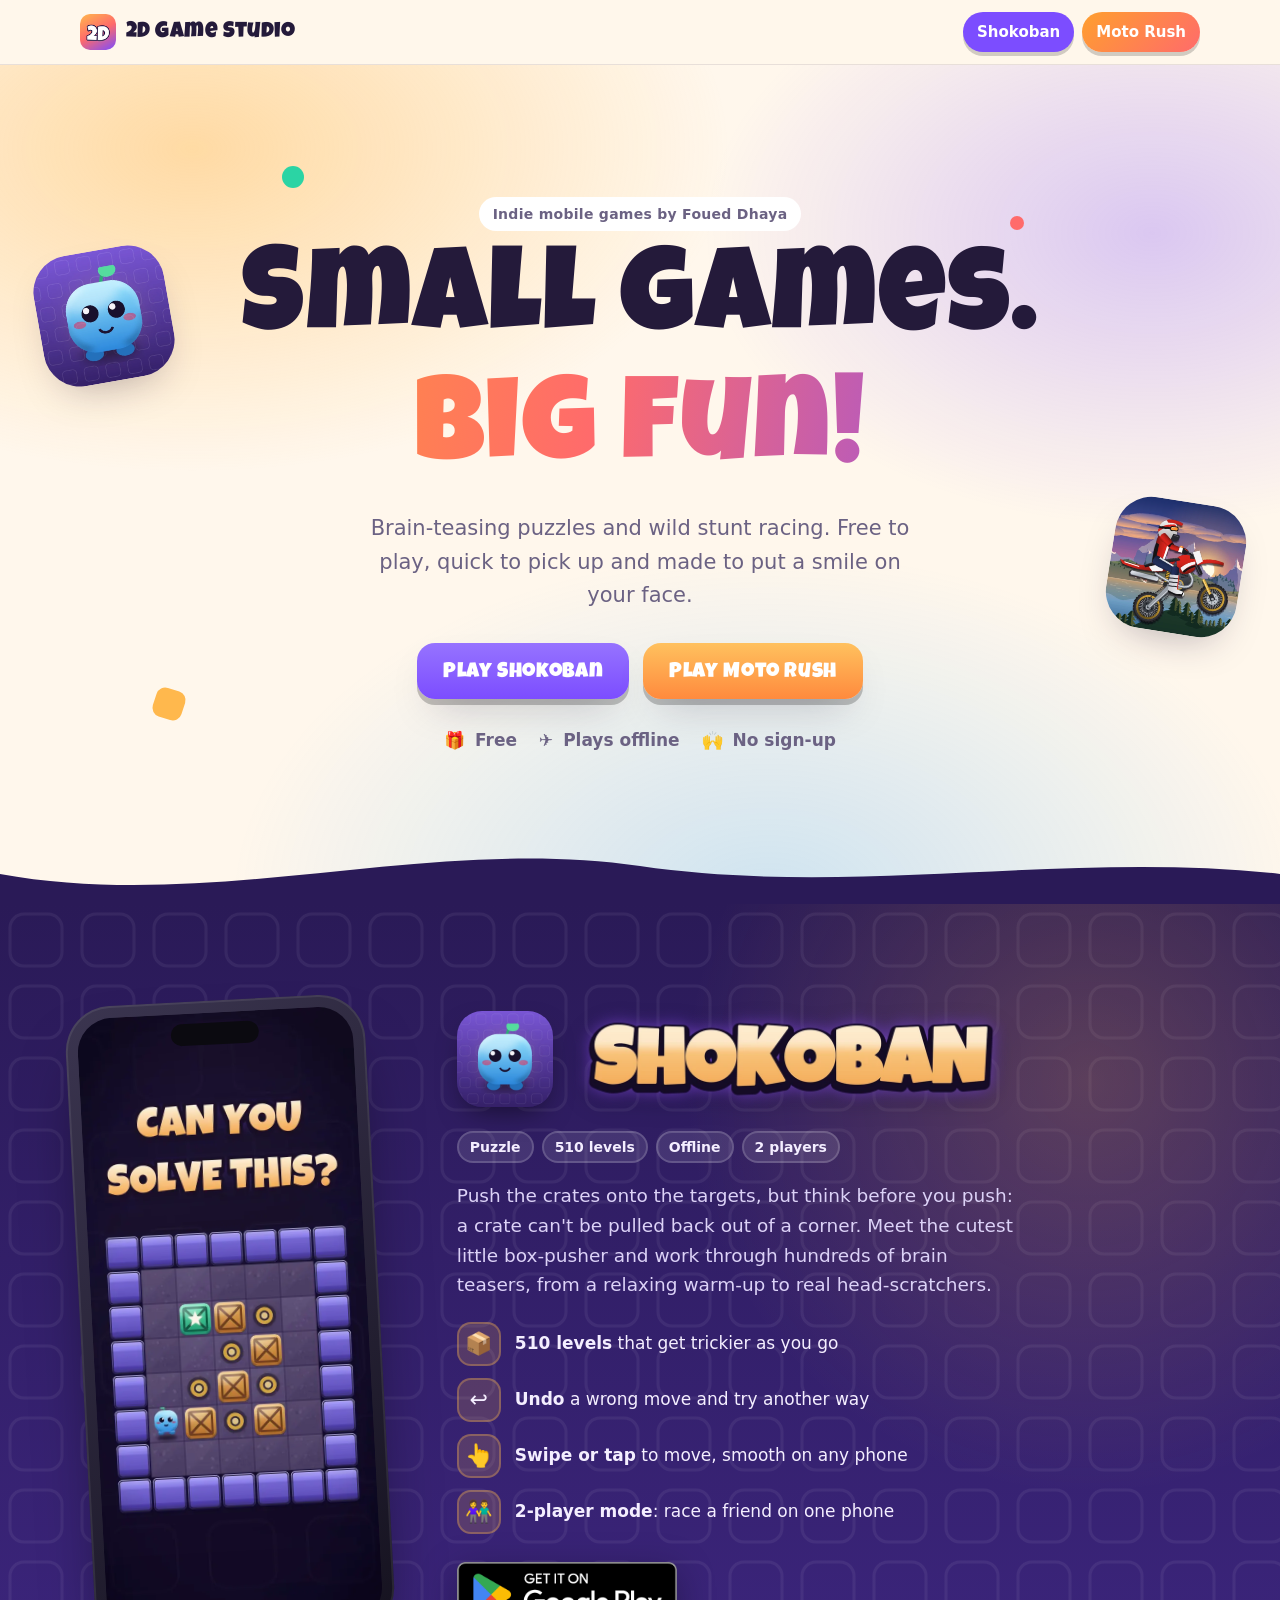
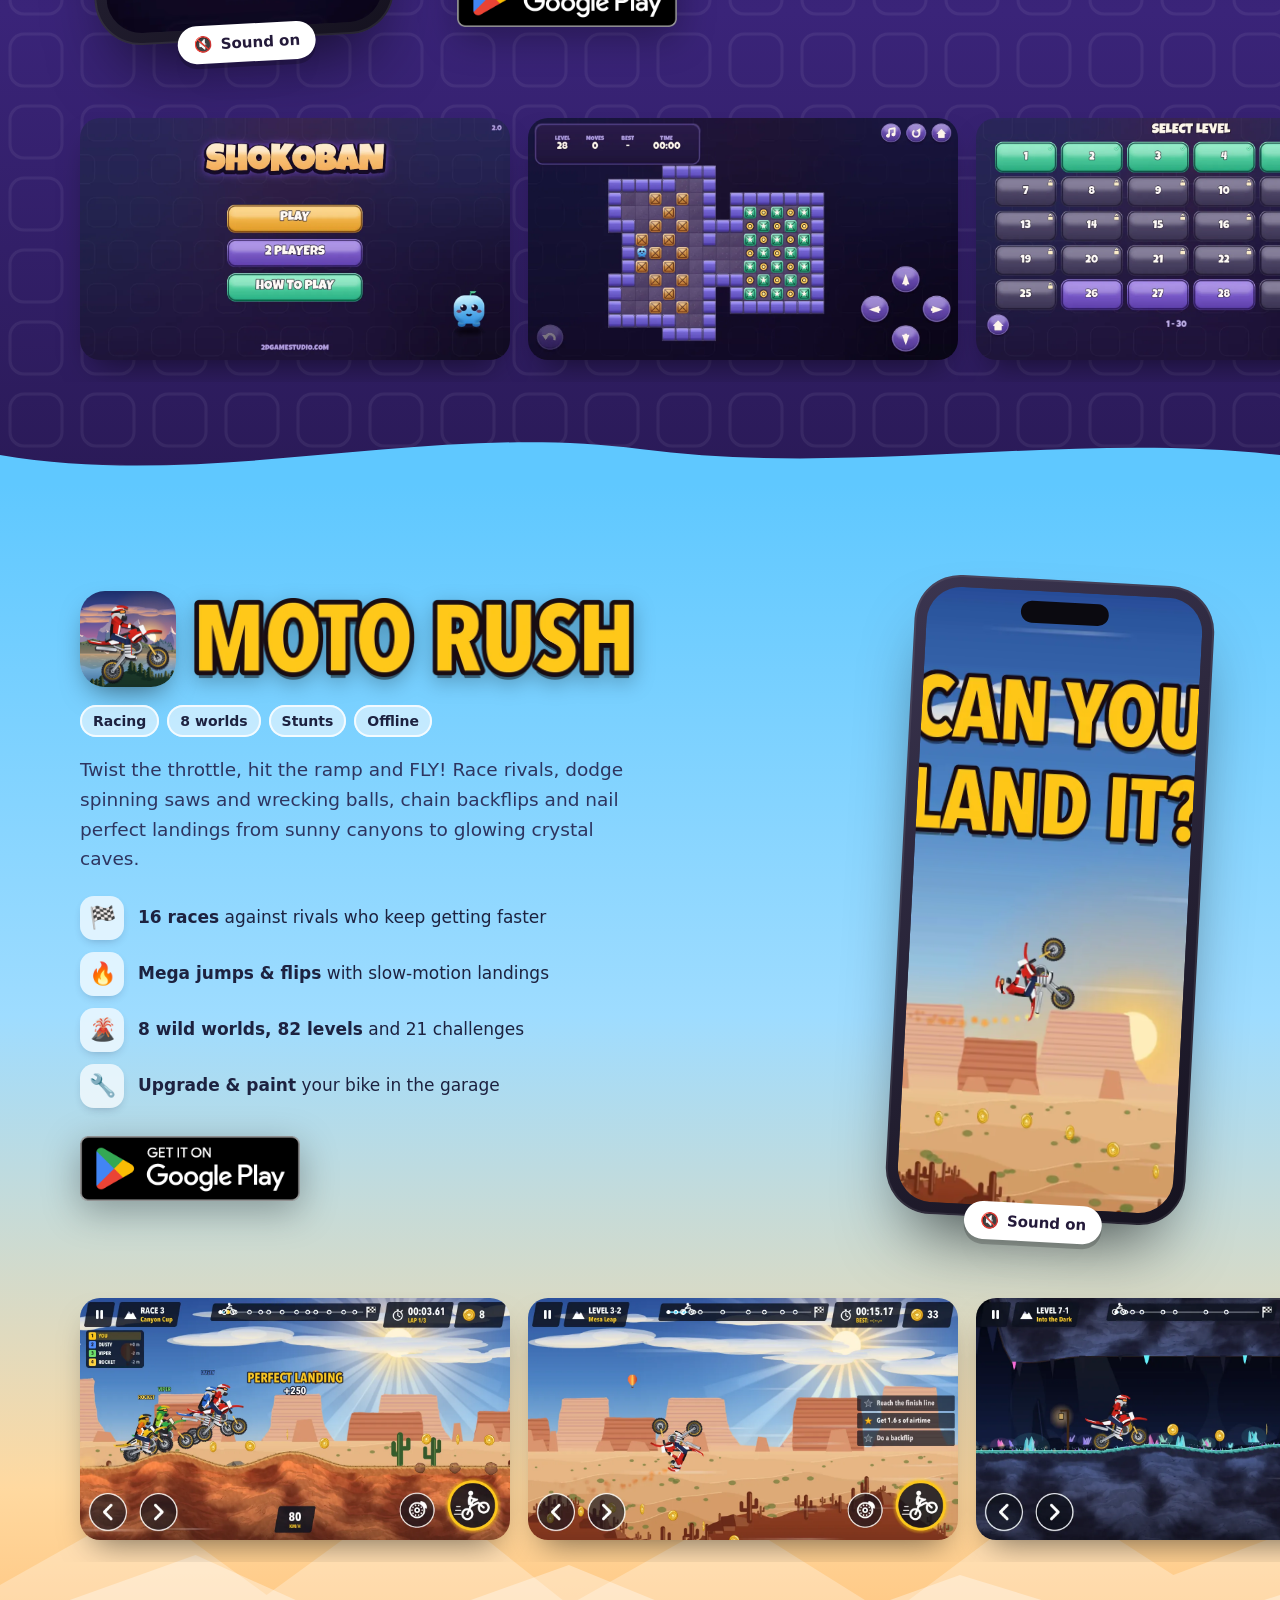
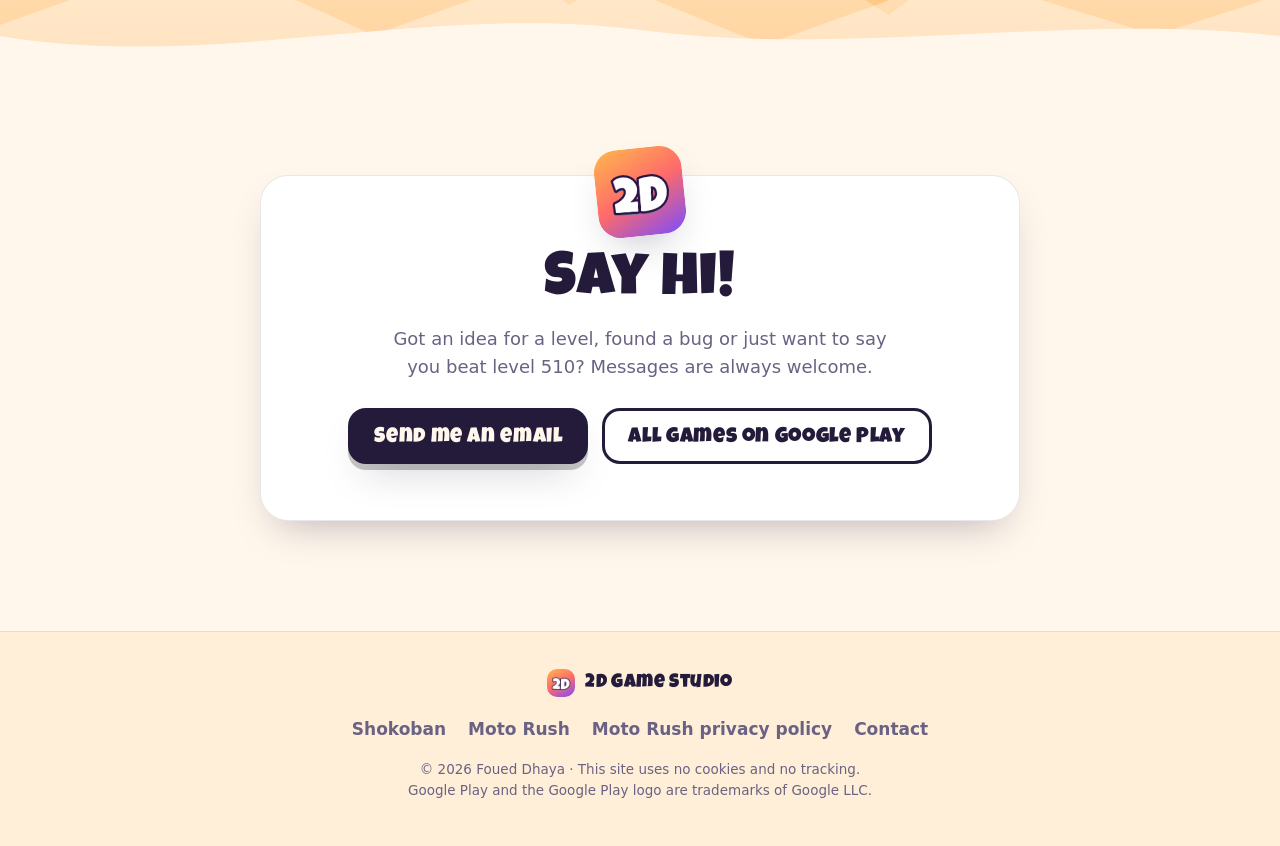
==== index.html @ 917de290 "Games website: Shokoban and Moto Rush Friendly landing page with a themed section per game (reel in " ====
<!doctype html>
<html lang="en" class="no-js">
<head>
  <meta charset="utf-8">
  <meta name="viewport" content="width=device-width, initial-scale=1, viewport-fit=cover">
  <title>2D Game Studio · Shokoban & Moto Rush</title>
  <meta name="description" content="Free mobile games by Foued Dhaya: Shokoban, a box-pushing puzzle game with 510 levels, and Moto Rush, a stunt bike racing game across 8 wild worlds. Get them on Google Play.">
  <link rel="canonical" href="https://foueddhaya95.github.io/">
  <meta name="theme-color" content="#FFF7EC" media="(prefers-color-scheme: light)">
  <meta name="theme-color" content="#16111F" media="(prefers-color-scheme: dark)">
  <link rel="icon" type="image/png" href="assets/favicon.png">
  <link rel="apple-touch-icon" href="assets/apple-touch-icon.png">

  <meta property="og:type" content="website">
  <meta property="og:url" content="https://foueddhaya95.github.io/">
  <meta property="og:title" content="2D Game Studio · Shokoban & Moto Rush">
  <meta property="og:description" content="Free mobile games: brain-teasing puzzles and wild stunt racing. Get them on Google Play.">
  <meta property="og:image" content="https://foueddhaya95.github.io/assets/og.png">
  <meta property="og:image:width" content="1200">
  <meta property="og:image:height" content="630">
  <meta name="twitter:card" content="summary_large_image">

  <link rel="preload" href="assets/fonts/LuckiestGuy-Regular.ttf" as="font" type="font/ttf" crossorigin>
  <link rel="stylesheet" href="styles.css">
  <script src="main.js" defer></script>
</head>
<body>
  <a class="skip" href="#games">Skip to the games</a>

  <header class="nav">
    <div class="nav__inner">
      <a class="brand" href="#top" aria-label="2D Game Studio, back to top">
        <img src="assets/favicon.png" alt="" width="36" height="36">
        <span>2D Game Studio</span>
      </a>
      <nav aria-label="Games">
        <a href="#shokoban" class="pill pill--violet">Shokoban</a>
        <a href="#motorush" class="pill pill--sun">Moto Rush</a>
      </nav>
    </div>
  </header>

  <main id="top">
    <!-- ------------------------------------------------------------- hero -->
    <section class="hero">
      <div class="hero__float hero__float--a" aria-hidden="true"><img src="assets/shokoban/icon.webp" alt="" width="132" height="132"></div>
      <div class="hero__float hero__float--b" aria-hidden="true"><img src="assets/motorush/icon.webp" alt="" width="132" height="132"></div>
      <span class="hero__dot hero__dot--1" aria-hidden="true"></span>
      <span class="hero__dot hero__dot--2" aria-hidden="true"></span>
      <span class="hero__dot hero__dot--3" aria-hidden="true"></span>

      <div class="hero__copy">
        <p class="eyebrow">Indie mobile games by Foued Dhaya</p>
        <h1 class="display">
          <span>Small games.</span>
          <span class="grad">Big fun!</span>
        </h1>
        <p class="lead">Brain-teasing puzzles and wild stunt racing. Free to play, quick to pick up and made to put a smile on your face.</p>
        <div class="hero__cta">
          <a class="btn btn--violet" href="#shokoban">Play Shokoban</a>
          <a class="btn btn--sun" href="#motorush">Play Moto Rush</a>
        </div>
        <ul class="perks" aria-label="Good to know">
          <li><span aria-hidden="true">🎁</span> Free</li>
          <li><span aria-hidden="true">✈️</span> Plays offline</li>
          <li><span aria-hidden="true">🙌</span> No sign-up</li>
        </ul>
      </div>
      <svg class="hero__wave" viewBox="0 0 1440 90" preserveAspectRatio="none" aria-hidden="true"><path d="M0 50 C 240 100 480 0 720 40 C 960 80 1200 20 1440 50 L1440 90 L0 90 Z"/></svg>
    </section>

    <div id="games"></div>

    <!-- --------------------------------------------------------- shokoban -->
    <section id="shokoban" class="game game--shokoban" aria-labelledby="shokoban-title">
      <div class="game__inner">
        <div class="phone" data-reveal>
          <div class="phone__screen">
            <video src="assets/shokoban/reel.mp4" poster="assets/shokoban/reel-poster.webp" muted loop playsinline preload="metadata" aria-label="Shokoban gameplay video"></video>
          </div>
          <button class="sound" type="button" aria-pressed="false"><span class="sound__icon" aria-hidden="true">🔇</span><span class="sound__label">Sound on</span></button>
        </div>

        <div class="game__copy" data-reveal>
          <div class="game__head">
            <img class="game__icon" src="assets/shokoban/icon.webp" alt="Shokoban app icon" width="96" height="96">
            <h2 id="shokoban-title" class="game__logo"><img src="assets/shokoban/logo.webp" alt="Shokoban" width="900" height="222"></h2>
          </div>
          <ul class="chips" aria-label="At a glance">
            <li>Puzzle</li><li>510 levels</li><li>Offline</li><li>2 players</li>
          </ul>
          <p class="game__pitch">Push the crates onto the targets, but think before you push: a crate can't be pulled back out of a corner. Meet the cutest little box-pusher and work through hundreds of brain teasers, from a relaxing warm-up to real head-scratchers.</p>
          <ul class="features">
            <li><span class="features__ico" aria-hidden="true">📦</span><span><b>510 levels</b> that get trickier as you go</span></li>
            <li><span class="features__ico" aria-hidden="true">↩️</span><span><b>Undo</b> a wrong move and try another way</span></li>
            <li><span class="features__ico" aria-hidden="true">👆</span><span><b>Swipe or tap</b> to move, smooth on any phone</span></li>
            <li><span class="features__ico" aria-hidden="true">👫</span><span><b>2-player mode</b>: race a friend on one phone</span></li>
          </ul>
          <a class="badge" href="https://play.google.com/store/apps/details?id=com.twodStudio.shokoban" target="_blank" rel="noopener">
            <img src="assets/google-play-badge.png" alt="Get Shokoban on Google Play" width="282" height="84">
          </a>
        </div>
      </div>

      <div class="gallery" data-reveal>
        <ul class="gallery__track" aria-label="Shokoban screenshots">
          <li><button type="button" class="shot"><img src="assets/shokoban/shot1.webp" alt="Shokoban main menu" width="1280" height="720" loading="lazy"></button></li>
          <li><button type="button" class="shot"><img src="assets/shokoban/shot2.webp" alt="A big Shokoban level with many crates" width="1280" height="720" loading="lazy"></button></li>
          <li><button type="button" class="shot"><img src="assets/shokoban/shot3.webp" alt="Shokoban level select" width="1280" height="720" loading="lazy"></button></li>
          <li><button type="button" class="shot"><img src="assets/shokoban/shot4.webp" alt="Shokoban level 120" width="1280" height="720" loading="lazy"></button></li>
          <li><button type="button" class="shot"><img src="assets/shokoban/shot5.webp" alt="Shokoban level 1" width="1280" height="720" loading="lazy"></button></li>
        </ul>
      </div>
    </section>

    <!-- -------------------------------------------------------- moto rush -->
    <section id="motorush" class="game game--motorush" aria-labelledby="motorush-title">
      <div class="game__inner game__inner--flip">
        <div class="phone" data-reveal>
          <div class="phone__screen">
            <video src="assets/motorush/reel.mp4" poster="assets/motorush/reel-poster.webp" muted loop playsinline preload="metadata" aria-label="Moto Rush gameplay video"></video>
          </div>
          <button class="sound" type="button" aria-pressed="false"><span class="sound__icon" aria-hidden="true">🔇</span><span class="sound__label">Sound on</span></button>
        </div>

        <div class="game__copy" data-reveal>
          <div class="game__head">
            <img class="game__icon" src="assets/motorush/icon.webp" alt="Moto Rush app icon" width="96" height="96">
            <h2 id="motorush-title" class="game__logo"><img src="assets/motorush/logo.webp" alt="Moto Rush" width="900" height="167"></h2>
          </div>
          <ul class="chips" aria-label="At a glance">
            <li>Racing</li><li>8 worlds</li><li>Stunts</li><li>Offline</li>
          </ul>
          <p class="game__pitch">Twist the throttle, hit the ramp and FLY! Race rivals, dodge spinning saws and wrecking balls, chain backflips and nail perfect landings from sunny canyons to glowing crystal caves.</p>
          <ul class="features">
            <li><span class="features__ico" aria-hidden="true">🏁</span><span><b>16 races</b> against rivals who keep getting faster</span></li>
            <li><span class="features__ico" aria-hidden="true">🔥</span><span><b>Mega jumps & flips</b> with slow-motion landings</span></li>
            <li><span class="features__ico" aria-hidden="true">🌋</span><span><b>8 wild worlds, 82 levels</b> and 21 challenges</span></li>
            <li><span class="features__ico" aria-hidden="true">🔧</span><span><b>Upgrade & paint</b> your bike in the garage</span></li>
          </ul>
          <a class="badge" href="https://play.google.com/store/apps/details?id=com.twodStudio.motorush" target="_blank" rel="noopener">
            <img src="assets/google-play-badge.png" alt="Get Moto Rush on Google Play" width="282" height="84">
          </a>
        </div>
      </div>

      <div class="gallery" data-reveal>
        <ul class="gallery__track" aria-label="Moto Rush screenshots">
          <li><button type="button" class="shot"><img src="assets/motorush/shot1.webp" alt="Moto Rush race against rivals in the desert" width="1280" height="720" loading="lazy"></button></li>
          <li><button type="button" class="shot"><img src="assets/motorush/shot2.webp" alt="A mega flip over the canyon" width="1280" height="720" loading="lazy"></button></li>
          <li><button type="button" class="shot"><img src="assets/motorush/shot3.webp" alt="Riding through the Crystal Caves" width="1280" height="720" loading="lazy"></button></li>
          <li><button type="button" class="shot"><img src="assets/motorush/shot4.webp" alt="Dodging wrecking balls" width="1280" height="720" loading="lazy"></button></li>
          <li><button type="button" class="shot"><img src="assets/motorush/shot5.webp" alt="Coral Coast world" width="1280" height="720" loading="lazy"></button></li>
          <li><button type="button" class="shot"><img src="assets/motorush/shot6.webp" alt="Painting the bike in the garage" width="1280" height="720" loading="lazy"></button></li>
        </ul>
      </div>
    </section>

    <!-- ------------------------------------------------------------ hello -->
    <section class="hello" aria-labelledby="hello-title">
      <div class="hello__card" data-reveal>
        <img class="hello__mark" src="assets/mark-512.png" alt="" width="88" height="88">
        <h2 id="hello-title" class="display display--sm">Say hi!</h2>
        <p>Got an idea for a level, found a bug or just want to say you beat level 510? Messages are always welcome.</p>
        <div class="hello__cta">
          <a class="btn btn--ink" href="mailto:foueddhaya@yahoo.com">Send me an email</a>
          <a class="btn btn--ghost" href="https://play.google.com/store/apps/dev?id=6853361194608370861" target="_blank" rel="noopener">All games on Google Play</a>
        </div>
      </div>
    </section>
  </main>

  <footer class="foot">
    <div class="foot__inner">
      <a class="brand brand--foot" href="#top">
        <img src="assets/favicon.png" alt="" width="28" height="28">
        <span>2D Game Studio</span>
      </a>
      <nav class="foot__links" aria-label="Footer">
        <a href="https://play.google.com/store/apps/details?id=com.twodStudio.shokoban" target="_blank" rel="noopener">Shokoban</a>
        <a href="https://play.google.com/store/apps/details?id=com.twodStudio.motorush" target="_blank" rel="noopener">Moto Rush</a>
        <a href="motorush/privacy.html">Moto Rush privacy policy</a>
        <a href="mailto:foueddhaya@yahoo.com">Contact</a>
      </nav>
      <p class="foot__small">© <span data-year>2026</span> Foued Dhaya · This site uses no cookies and no tracking.<br>
        Google Play and the Google Play logo are trademarks of Google LLC.</p>
    </div>
  </footer>

  <dialog class="lightbox" aria-label="Screenshot">
    <form method="dialog"><button class="lightbox__close" aria-label="Close">✕</button></form>
    <img alt="">
  </dialog>
</body>
</html>
---- styles.css ----
/* 2D Game Studio: friendly landing page for Shokoban and Moto Rush.
   Display font: Luckiest Guy by Astigmatic (Apache License 2.0), self-hosted so the
   page makes no third-party requests. */

@font-face {
  font-family: "Luckiest Guy";
  src: url("assets/fonts/LuckiestGuy-Regular.ttf") format("truetype");
  font-display: swap;
}

:root {
  --bg: #FFF7EC;
  --bg-2: #FFEFD9;
  --card: #FFFFFF;
  --ink: #241A3A;
  --muted: #6B6283;
  --line: rgba(36, 26, 58, .1);
  --sun: #FFB84D;
  --coral: #FF6B6B;
  --violet: #7C4DFF;
  --violet-deep: #2A1A57;
  --sky: #3BA7FF;
  --mint: #2BD4A4;
  --shadow: 0 18px 40px -18px rgba(36, 26, 58, .35);
  --radius: 28px;
  --display: "Luckiest Guy", "Arial Rounded MT Bold", system-ui, sans-serif;
  --body: ui-rounded, "SF Pro Rounded", "Nunito", "Segoe UI", system-ui, -apple-system, sans-serif;
  color-scheme: light;
}

@media (prefers-color-scheme: dark) {
  :root {
    --bg: #16111F;
    --bg-2: #1E1730;
    --card: #231B38;
    --ink: #F6F1FF;
    --muted: #B3A9CC;
    --line: rgba(246, 241, 255, .12);
    --shadow: 0 18px 40px -18px rgba(0, 0, 0, .7);
    color-scheme: dark;
  }
}

*, *::before, *::after { box-sizing: border-box; }
html { scroll-behavior: smooth; scroll-padding-top: 76px; }
body {
  margin: 0;
  font: 17px/1.6 var(--body);
  color: var(--ink);
  background: var(--bg);
  -webkit-font-smoothing: antialiased;
  overflow-x: hidden;
}
img, video { display: block; max-width: 100%; }
a { color: inherit; }
b { font-weight: 800; }

.skip {
  position: absolute; left: 12px; top: -60px; z-index: 100;
  background: var(--ink); color: var(--bg); padding: 10px 16px; border-radius: 12px;
  text-decoration: none; font-weight: 700;
}
.skip:focus { top: 12px; }
:focus-visible { outline: 3px solid var(--violet); outline-offset: 3px; border-radius: 10px; }

.display {
  font-family: var(--display);
  font-weight: 400;
  letter-spacing: .01em;
  line-height: .95;
  margin: 0;
}

/* ---------------------------------------------------------------- nav -- */
.nav {
  position: sticky; top: 0; z-index: 50;
  background: color-mix(in srgb, var(--bg) 82%, transparent);
  backdrop-filter: saturate(1.4) blur(14px);
  -webkit-backdrop-filter: saturate(1.4) blur(14px);
  border-bottom: 1px solid var(--line);
}
.nav__inner {
  max-width: 1160px; margin: 0 auto; padding: 12px 20px;
  display: flex; align-items: center; justify-content: space-between; gap: 12px;
}
.brand {
  display: inline-flex; align-items: center; gap: 10px; text-decoration: none;
  font-family: var(--display); font-size: 22px; letter-spacing: .02em; padding-top: 3px;
}
.brand img { border-radius: 10px; margin-top: -3px; }
.nav nav { display: flex; gap: 8px; }
.pill {
  text-decoration: none; font-weight: 800; font-size: 15px;
  padding: 8px 14px; border-radius: 999px; color: #fff;
  transition: transform .15s ease, box-shadow .15s ease;
  box-shadow: 0 4px 0 rgba(0, 0, 0, .18);
}
.pill:hover { transform: translateY(-2px); }
.pill--violet { background: var(--violet); }
.pill--sun { background: linear-gradient(135deg, #FF9F2E, var(--coral)); }

/* ---------------------------------------------------------------- hero -- */
.hero {
  position: relative; isolation: isolate;
  padding: clamp(64px, 11vw, 132px) 20px clamp(110px, 13vw, 150px);
  text-align: center; overflow: hidden;
  background:
    radial-gradient(60% 55% at 15% 10%, rgba(255, 184, 77, .45), transparent 70%),
    radial-gradient(50% 50% at 90% 20%, rgba(124, 77, 255, .28), transparent 70%),
    radial-gradient(60% 60% at 60% 100%, rgba(59, 167, 255, .25), transparent 70%),
    var(--bg);
}
.hero__copy { position: relative; max-width: 980px; margin: 0 auto; }
.eyebrow {
  display: inline-block; margin: 0 0 18px; padding: 6px 14px; border-radius: 999px;
  background: var(--card); box-shadow: var(--shadow); font-weight: 800; font-size: 14px;
  color: var(--muted); letter-spacing: .02em;
}
.hero .display { font-size: clamp(54px, 9.6vw, 118px); display: flex; flex-direction: column; gap: .08em; }
.grad {
  background: linear-gradient(100deg, #FF9F2E 0%, var(--coral) 45%, var(--violet) 100%);
  -webkit-background-clip: text; background-clip: text; color: transparent;
  padding: .06em .04em 0; /* keep the font's overhangs inside the clip */
}
.lead { font-size: clamp(18px, 2.2vw, 21px); color: var(--muted); max-width: 560px; margin: 22px auto 30px; }
.hero__cta, .hello__cta { display: flex; gap: 14px; justify-content: center; flex-wrap: wrap; }

.btn {
  display: inline-flex; align-items: center; justify-content: center; gap: 8px;
  min-height: 56px; padding: 0 26px; border-radius: 18px;
  font-family: var(--display); font-size: 21px; letter-spacing: .03em; padding-top: 4px;
  text-decoration: none; color: #fff; border: 0; cursor: pointer;
  box-shadow: 0 6px 0 rgba(0, 0, 0, .22), var(--shadow);
  transition: transform .15s ease, box-shadow .15s ease;
}
.btn:hover { transform: translateY(-3px); }
.btn:active { transform: translateY(3px); box-shadow: 0 2px 0 rgba(0, 0, 0, .22); }
.btn--violet { background: linear-gradient(180deg, #9673FF, var(--violet)); }
.btn--sun { background: linear-gradient(180deg, #FFC15E, #FF8A3D); }
.btn--ink { background: var(--ink); color: var(--bg); }
.btn--ghost { background: transparent; color: var(--ink); box-shadow: inset 0 0 0 3px var(--ink); }
.btn--ghost:active { box-shadow: inset 0 0 0 3px var(--ink); }

.perks {
  list-style: none; padding: 0; margin: 28px 0 0;
  display: flex; gap: 10px 22px; justify-content: center; flex-wrap: wrap;
  font-weight: 800; color: var(--muted);
}
.perks span { margin-right: 4px; }

.hero__float {
  position: absolute; z-index: -1; width: clamp(84px, 11vw, 132px);
  border-radius: 28%; overflow: hidden; box-shadow: var(--shadow);
  animation: bob 6s ease-in-out infinite;
}
.hero__float img { width: 100%; height: auto; }
.hero__float--a { left: max(3vw, 12px); top: 22%; rotate: -10deg; }
.hero__float--b { right: max(3vw, 12px); top: 52%; rotate: 9deg; animation-delay: -3s; }
.hero__dot { position: absolute; z-index: -1; border-radius: 50%; animation: bob 7s ease-in-out infinite; }
.hero__dot--1 { width: 22px; height: 22px; background: var(--mint); left: 22%; top: 12%; }
.hero__dot--2 { width: 14px; height: 14px; background: var(--coral); right: 20%; top: 18%; animation-delay: -2s; }
.hero__dot--3 { width: 30px; height: 30px; background: var(--sun); left: 12%; bottom: 22%; animation-delay: -4s; border-radius: 9px; rotate: 18deg; }
@keyframes bob { 50% { translate: 0 -16px; } }
.hero__wave { position: absolute; left: 0; right: 0; bottom: -1px; width: 100%; height: 70px; fill: var(--violet-deep); }

/* --------------------------------------------------------------- games -- */
.game { position: relative; padding: clamp(56px, 8vw, 96px) 0 clamp(64px, 8vw, 104px); overflow: hidden; }
.game__inner {
  max-width: 1160px; margin: 0 auto; padding: 0 20px;
  display: grid; grid-template-columns: auto 1fr; gap: clamp(32px, 6vw, 84px); align-items: center;
}
.game__inner--flip { grid-template-columns: 1fr auto; }
.game__inner--flip .phone { order: 2; }

.game--shokoban {
  color: #F4EEFF;
  background:
    radial-gradient(45% 50% at 85% 15%, rgba(255, 184, 77, .22), transparent 70%),
    url("data:image/svg+xml,%3Csvg xmlns='http://www.w3.org/2000/svg' width='72' height='72'%3E%3Crect x='10' y='10' width='52' height='52' rx='14' fill='none' stroke='%23ffffff' stroke-opacity='.06' stroke-width='3'/%3E%3C/svg%3E"),
    linear-gradient(180deg, var(--violet-deep), #3A2479 60%, #2A1A57);
}
.game--motorush {
  color: #1D2240;
  background:
    url("data:image/svg+xml,%3Csvg xmlns='http://www.w3.org/2000/svg' viewBox='0 0 1440 220' preserveAspectRatio='none'%3E%3Cpath d='M0 220 L0 140 L160 60 L300 150 L470 40 L640 160 L820 70 L1000 170 L1180 50 L1320 130 L1440 90 L1440 220 Z' fill='%23ffffff' fill-opacity='.28'/%3E%3Cpath d='M0 220 L0 180 L220 110 L420 190 L640 120 L860 200 L1080 130 L1300 190 L1440 150 L1440 220 Z' fill='%23ffffff' fill-opacity='.35'/%3E%3C/svg%3E") bottom / 100% 220px no-repeat,
    linear-gradient(180deg, #5FC8FF 0%, #9EDCFF 45%, #FFD9A0 85%, #FFC27A 100%);
}
/* wavy hand-off into the next section */
.game::after {
  content: ""; position: absolute; left: 0; right: 0; bottom: -1px; height: 64px; pointer-events: none;
  -webkit-mask: url("data:image/svg+xml,%3Csvg xmlns='http://www.w3.org/2000/svg' viewBox='0 0 1440 64' preserveAspectRatio='none'%3E%3Cpath d='M0 34 C 240 70 480 0 720 28 C 960 56 1200 10 1440 34 L1440 64 L0 64 Z'/%3E%3C/svg%3E") bottom / 100% 100% no-repeat;
  mask: url("data:image/svg+xml,%3Csvg xmlns='http://www.w3.org/2000/svg' viewBox='0 0 1440 64' preserveAspectRatio='none'%3E%3Cpath d='M0 34 C 240 70 480 0 720 28 C 960 56 1200 10 1440 34 L1440 64 L0 64 Z'/%3E%3C/svg%3E") bottom / 100% 100% no-repeat;
}
.game--shokoban::after { background: #5FC8FF; }
.game--motorush::after { background: var(--bg); }

.game--motorush::before { /* the sun */
  content: ""; position: absolute; right: 8%; top: 9%; width: 150px; height: 150px; border-radius: 50%;
  background: radial-gradient(circle, #FFF6C9 0 45%, rgba(255, 230, 140, .6) 46%, transparent 70%);
  filter: blur(1px); pointer-events: none;
}

.game__head { display: flex; align-items: center; gap: 18px; margin-bottom: 18px; }
.game__icon { width: 96px; height: 96px; border-radius: 26%; flex: none; box-shadow: 0 12px 28px -10px rgba(0, 0, 0, .55); }
.game__logo { margin: 0; flex: 1; min-width: 0; }
.game__logo img { width: 100%; max-width: 440px; height: auto; filter: drop-shadow(0 6px 10px rgba(0, 0, 0, .25)); }

.chips { list-style: none; display: flex; flex-wrap: wrap; gap: 8px; padding: 0; margin: 0 0 18px; }
.chips li { padding: 5px 13px; border-radius: 999px; font-weight: 800; font-size: 14px; }
.game--shokoban .chips li { background: rgba(255, 255, 255, .1); box-shadow: inset 0 0 0 2px rgba(255, 255, 255, .16); }
.game--motorush .chips li { background: rgba(255, 255, 255, .55); box-shadow: inset 0 0 0 2px rgba(255, 255, 255, .8); }

.game__pitch { font-size: 18.5px; margin: 0 0 22px; max-width: 560px; }
.game--shokoban .game__pitch { color: #DCD2F7; }
.game--motorush .game__pitch { color: #2E3560; }

.features { list-style: none; padding: 0; margin: 0 0 28px; display: grid; gap: 12px; }
.features li { display: flex; align-items: center; gap: 14px; font-size: 17px; }
.features__ico {
  flex: none; width: 44px; height: 44px; border-radius: 14px;
  display: grid; place-items: center; font-size: 22px;
}
.game--shokoban .features__ico { background: rgba(255, 184, 77, .16); box-shadow: inset 0 0 0 2px rgba(255, 184, 77, .3); }
.game--motorush .features__ico { background: rgba(255, 255, 255, .7); box-shadow: 0 4px 10px -4px rgba(29, 34, 64, .3); }

.badge { display: inline-block; border-radius: 12px; transition: transform .15s ease; }
.badge:hover { transform: translateY(-3px) scale(1.02); }
.badge img { width: 220px; height: auto; filter: drop-shadow(0 10px 18px rgba(0, 0, 0, .3)); }

/* --------------------------------------------------------------- phone -- */
.phone {
  position: relative; width: clamp(230px, 26vw, 300px); aspect-ratio: 9 / 19.2;
  padding: 12px; border-radius: 46px;
  background: linear-gradient(145deg, #3B3550, #15121F);
  box-shadow: 0 0 0 2px rgba(255, 255, 255, .08) inset, 0 40px 70px -28px rgba(0, 0, 0, .7);
  rotate: -3deg;
}
.game__inner--flip .phone { rotate: 3deg; }
.phone__screen { position: relative; height: 100%; border-radius: 35px; overflow: hidden; background: #000; }
.phone__screen::before { /* camera pill */
  content: ""; position: absolute; z-index: 2; top: 10px; left: 50%; translate: -50% 0;
  width: 32%; height: 22px; border-radius: 999px; background: #0B0A10;
}
.phone video { width: 100%; height: 100%; object-fit: cover; }
.sound {
  position: absolute; left: 50%; bottom: -22px; translate: -50% 0;
  display: inline-flex; align-items: center; gap: 8px; white-space: nowrap;
  padding: 10px 16px; border: 0; border-radius: 999px; cursor: pointer;
  background: var(--card); color: var(--ink); font: 800 15px var(--body);
  box-shadow: 0 5px 0 rgba(0, 0, 0, .2), var(--shadow);
  transition: transform .15s ease;
}
.sound:hover { transform: translateY(-2px); }
.sound[aria-pressed="true"] { background: var(--mint); color: #0E2B23; }

/* ------------------------------------------------------------- gallery -- */
.gallery { margin-top: clamp(48px, 6vw, 72px); }
.gallery__track {
  list-style: none; margin: 0; padding: 6px max(20px, calc((100vw - 1120px) / 2)) 22px;
  display: flex; gap: 18px; overflow-x: auto; scroll-snap-type: x mandatory;
  scroll-padding: 0 max(20px, calc((100vw - 1120px) / 2));
  scrollbar-width: thin;
}
.gallery__track li { flex: none; scroll-snap-align: start; }
.shot {
  display: block; padding: 0; border: 0; cursor: zoom-in; background: none;
  width: clamp(270px, 34vw, 430px); border-radius: 20px; overflow: hidden;
  box-shadow: 0 16px 32px -14px rgba(0, 0, 0, .55);
  transition: transform .2s ease;
}
.shot:hover { transform: translateY(-4px) rotate(-.6deg); }
.shot img { width: 100%; height: auto; aspect-ratio: 16 / 9; object-fit: cover; }
.game--shokoban .gallery__track { scrollbar-color: rgba(255, 255, 255, .3) transparent; }
.game--motorush .gallery__track { scrollbar-color: rgba(29, 34, 64, .35) transparent; }

/* --------------------------------------------------------------- hello -- */
.hello { padding: clamp(64px, 9vw, 110px) 20px; background: var(--bg); }
.hello__card {
  max-width: 760px; margin: 0 auto; text-align: center;
  padding: clamp(32px, 5vw, 56px) clamp(22px, 5vw, 56px);
  background: var(--card); border-radius: var(--radius); box-shadow: var(--shadow);
  border: 1px solid var(--line);
}
.hello__mark { width: 88px; height: 88px; margin: -84px auto 18px; border-radius: 26%; box-shadow: var(--shadow); rotate: -6deg; }
.display--sm { font-size: clamp(40px, 6vw, 60px); }
.hello p { color: var(--muted); font-size: 18px; max-width: 520px; margin: 14px auto 26px; }

/* ---------------------------------------------------------------- foot -- */
.foot { background: var(--bg-2); border-top: 1px solid var(--line); }
.foot__inner { max-width: 1160px; margin: 0 auto; padding: 34px 20px 44px; display: grid; gap: 16px; justify-items: center; text-align: center; }
.brand--foot { font-size: 19px; }
.foot__links { display: flex; flex-wrap: wrap; gap: 8px 22px; justify-content: center; font-weight: 700; }
.foot__links a { text-decoration: none; color: var(--muted); }
.foot__links a:hover { color: var(--ink); text-decoration: underline; }
.foot__small { margin: 0; font-size: 13.5px; color: var(--muted); }

/* ------------------------------------------------------------ lightbox -- */
.lightbox {
  border: 0; padding: 0; background: transparent; max-width: min(1200px, 94vw); width: 100%;
  overflow: visible;
}
.lightbox::backdrop { background: rgba(14, 10, 24, .82); backdrop-filter: blur(6px); }
.lightbox img { width: 100%; border-radius: 18px; box-shadow: 0 30px 80px -20px rgba(0, 0, 0, .8); }
.lightbox__close {
  position: absolute; top: -18px; right: -10px; z-index: 1; width: 44px; height: 44px;
  border-radius: 50%; border: 0; cursor: pointer; font-size: 18px; font-weight: 800;
  background: #fff; color: #241A3A; box-shadow: 0 6px 16px rgba(0, 0, 0, .4);
}

/* -------------------------------------------------------------- reveal -- */
[data-reveal] { opacity: 0; translate: 0 26px; transition: opacity .6s ease, translate .6s cubic-bezier(.2, .8, .2, 1); }
[data-reveal].is-in { opacity: 1; translate: 0 0; }
.no-js [data-reveal] { opacity: 1; translate: none; }

/* ------------------------------------------------------------- layouts -- */
@media (max-width: 860px) {
  .game__inner, .game__inner--flip { grid-template-columns: 1fr; justify-items: center; text-align: left; }
  .game__inner--flip .phone { order: 0; }
  .game__copy { width: 100%; max-width: 560px; }
  .phone { margin-bottom: 18px; }
  .game--motorush::before { width: 100px; height: 100px; top: 3%; }
}
@media (max-width: 520px) {
  body { font-size: 16px; }
  .brand span { display: none; }
  .nav nav .pill { font-size: 14px; padding: 7px 12px; }
  /* no room beside the headline: the two icons sit above it as a pair */
  .hero { padding-top: 40px; }
  .hero__float { position: relative; inset: auto; display: inline-block; width: 78px; margin: 0 8px 20px; }
  .hero__dot--1 { top: 6%; left: 10%; }
  .hero__dot--2 { top: 9%; right: 10%; }
  .game__head { gap: 14px; }
  .game__icon { width: 72px; height: 72px; }
  .btn { font-size: 19px; min-height: 52px; padding: 0 20px; padding-top: 4px; }
  .lightbox__close { top: -54px; right: 0; }
}

@media (prefers-reduced-motion: reduce) {
  html { scroll-behavior: auto; }
  *, *::before, *::after { animation: none !important; transition: none !important; }
  [data-reveal] { opacity: 1; translate: none; }
}
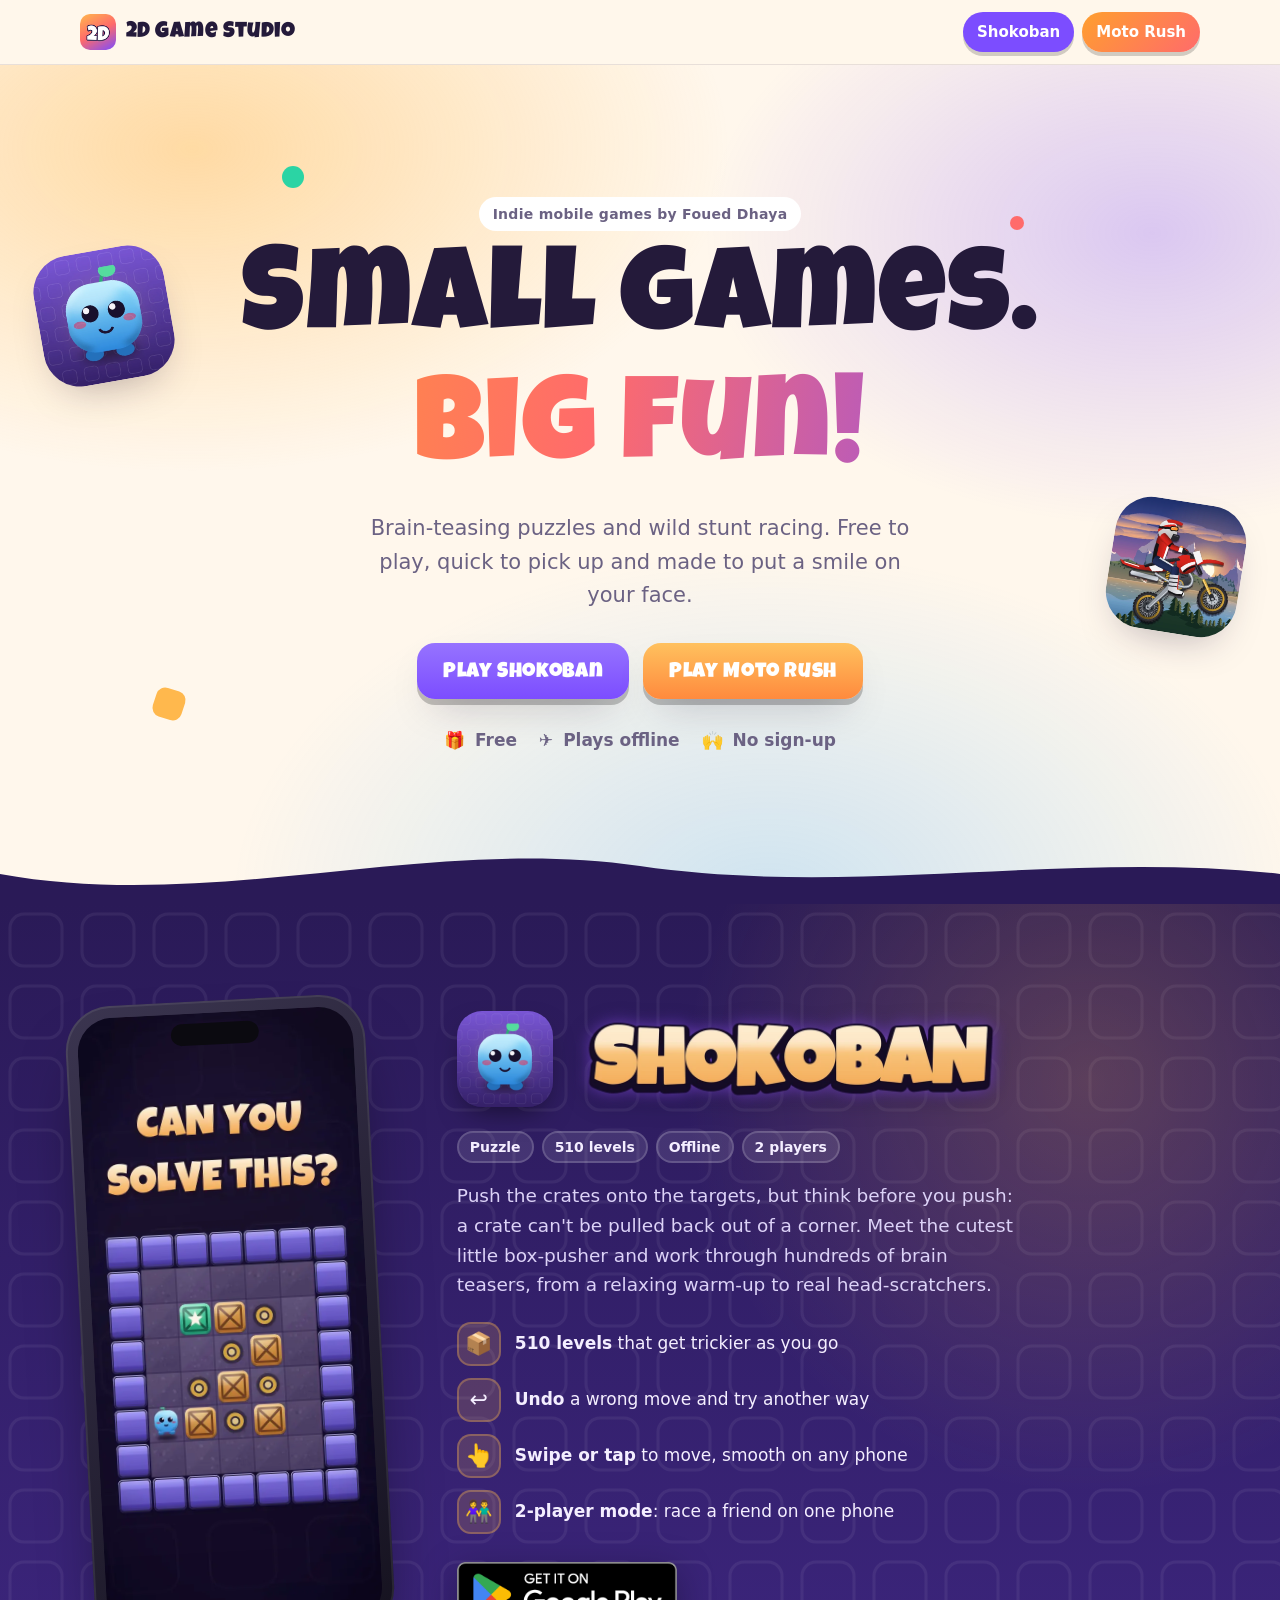
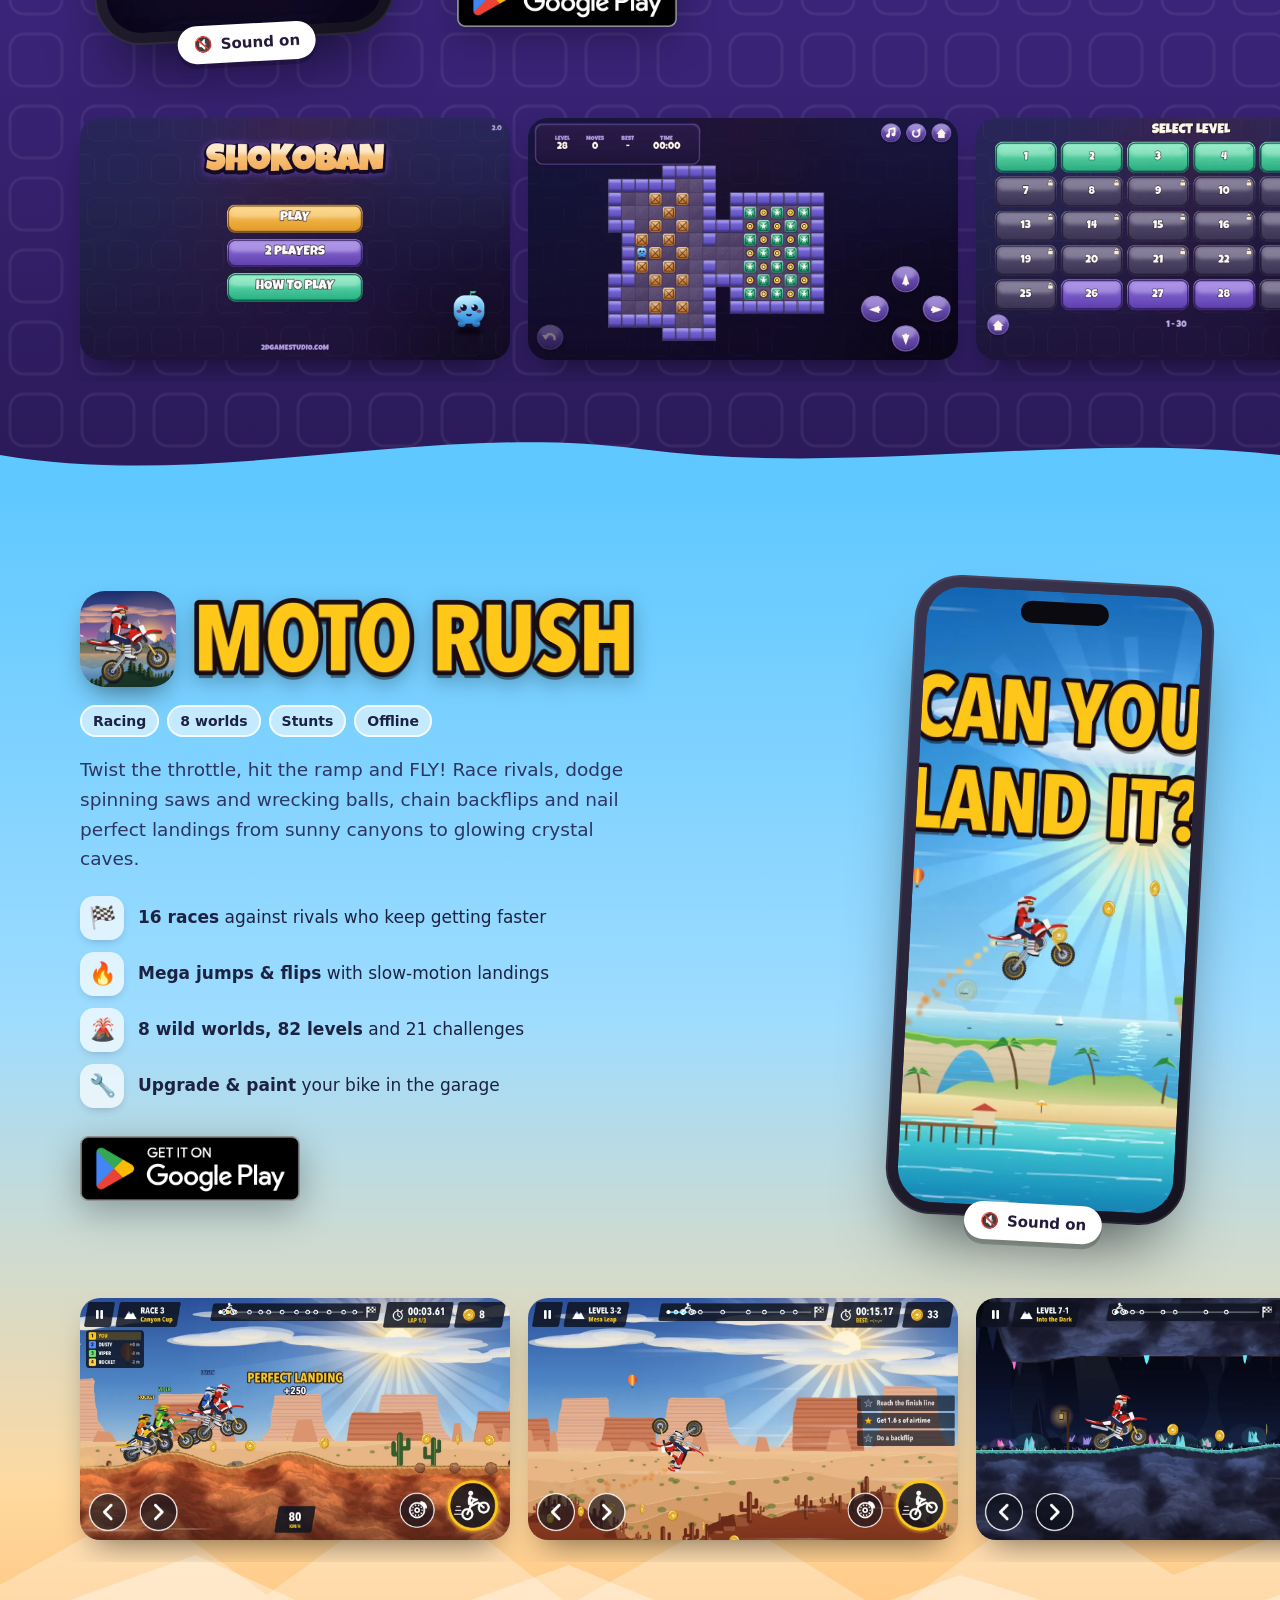
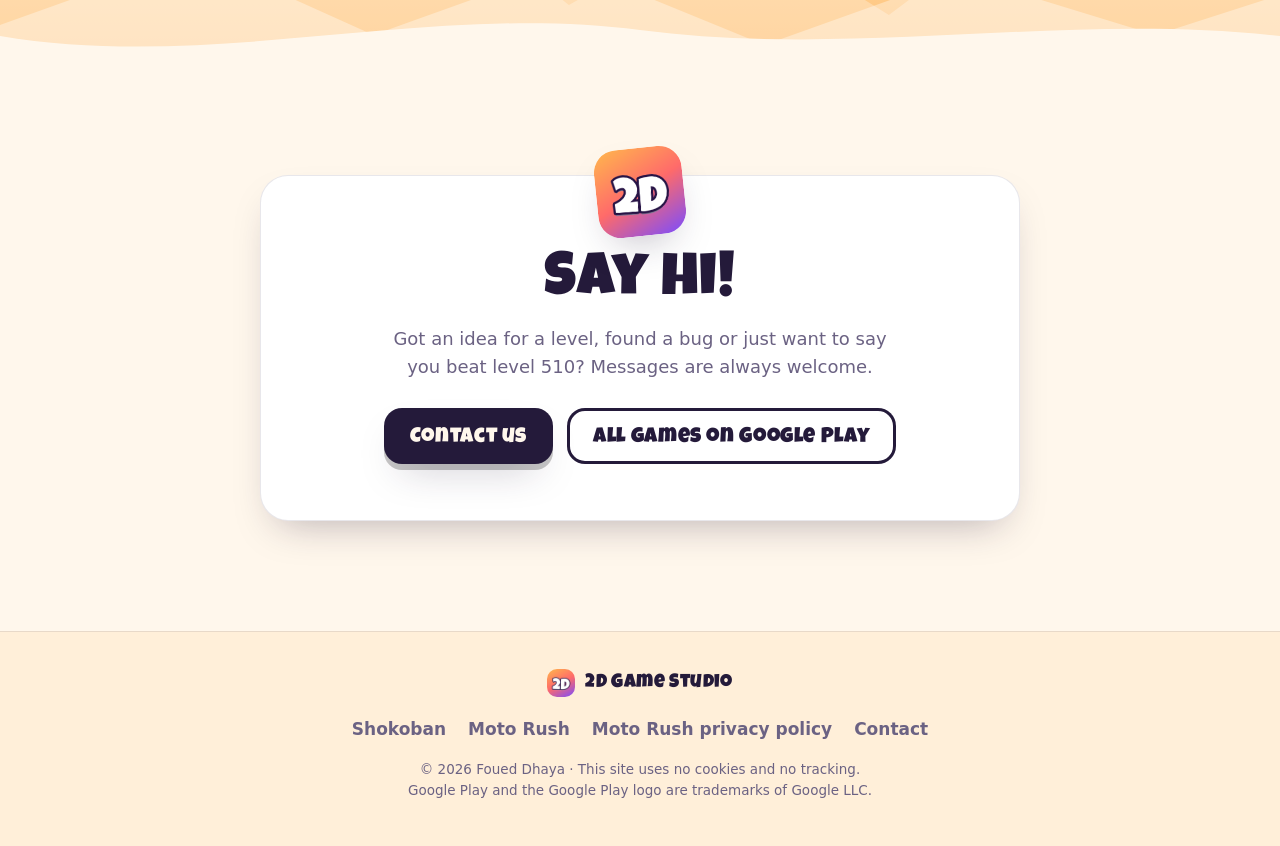
==== commit 34b931f3: "Contact via Google Form; Moto Rush reel v2 The "Say hi!" button and the footer link open the contact" ====
--- a/index.html
+++ b/index.html
@@ -5,17 +5,17 @@
   <meta name="viewport" content="width=device-width, initial-scale=1, viewport-fit=cover">
   <title>2D Game Studio · Shokoban & Moto Rush</title>
   <meta name="description" content="Free mobile games by Foued Dhaya: Shokoban, a box-pushing puzzle game with 510 levels, and Moto Rush, a stunt bike racing game across 8 wild worlds. Get them on Google Play.">
-  <link rel="canonical" href="https://foueddhaya95.github.io/">
+  <link rel="canonical" href="https://fouedgames.github.io/">
   <meta name="theme-color" content="#FFF7EC" media="(prefers-color-scheme: light)">
   <meta name="theme-color" content="#16111F" media="(prefers-color-scheme: dark)">
   <link rel="icon" type="image/png" href="assets/favicon.png">
   <link rel="apple-touch-icon" href="assets/apple-touch-icon.png">
 
   <meta property="og:type" content="website">
-  <meta property="og:url" content="https://foueddhaya95.github.io/">
+  <meta property="og:url" content="https://fouedgames.github.io/">
   <meta property="og:title" content="2D Game Studio · Shokoban & Moto Rush">
   <meta property="og:description" content="Free mobile games: brain-teasing puzzles and wild stunt racing. Get them on Google Play.">
-  <meta property="og:image" content="https://foueddhaya95.github.io/assets/og.png">
+  <meta property="og:image" content="https://fouedgames.github.io/assets/og.png">
   <meta property="og:image:width" content="1200">
   <meta property="og:image:height" content="630">
   <meta name="twitter:card" content="summary_large_image">
@@ -118,7 +118,7 @@
       <div class="game__inner game__inner--flip">
         <div class="phone" data-reveal>
           <div class="phone__screen">
-            <video src="assets/motorush/reel.mp4" poster="assets/motorush/reel-poster.webp" muted loop playsinline preload="metadata" aria-label="Moto Rush gameplay video"></video>
+            <video src="assets/motorush/reel-v2.mp4" poster="assets/motorush/reel-v2-poster.webp" muted loop playsinline preload="metadata" aria-label="Moto Rush gameplay video"></video>
           </div>
           <button class="sound" type="button" aria-pressed="false"><span class="sound__icon" aria-hidden="true">🔇</span><span class="sound__label">Sound on</span></button>
         </div>
@@ -163,7 +163,7 @@
         <h2 id="hello-title" class="display display--sm">Say hi!</h2>
         <p>Got an idea for a level, found a bug or just want to say you beat level 510? Messages are always welcome.</p>
         <div class="hello__cta">
-          <a class="btn btn--ink" href="mailto:foueddhaya@yahoo.com">Send me an email</a>
+          <a class="btn btn--ink" href="https://docs.google.com/forms/d/e/1FAIpQLSdBKHIhfraKh7cckiqnkRjD1-rRTgdZFgCeiCtnv3lo74HKqQ/viewform?usp=sf_link" target="_blank" rel="noopener">Contact us</a>
           <a class="btn btn--ghost" href="https://play.google.com/store/apps/dev?id=6853361194608370861" target="_blank" rel="noopener">All games on Google Play</a>
         </div>
       </div>
@@ -180,7 +180,7 @@
         <a href="https://play.google.com/store/apps/details?id=com.twodStudio.shokoban" target="_blank" rel="noopener">Shokoban</a>
         <a href="https://play.google.com/store/apps/details?id=com.twodStudio.motorush" target="_blank" rel="noopener">Moto Rush</a>
         <a href="motorush/privacy.html">Moto Rush privacy policy</a>
-        <a href="mailto:foueddhaya@yahoo.com">Contact</a>
+        <a href="https://docs.google.com/forms/d/e/1FAIpQLSdBKHIhfraKh7cckiqnkRjD1-rRTgdZFgCeiCtnv3lo74HKqQ/viewform?usp=sf_link" target="_blank" rel="noopener">Contact</a>
       </nav>
       <p class="foot__small">© <span data-year>2026</span> Foued Dhaya · This site uses no cookies and no tracking.<br>
         Google Play and the Google Play logo are trademarks of Google LLC.</p>
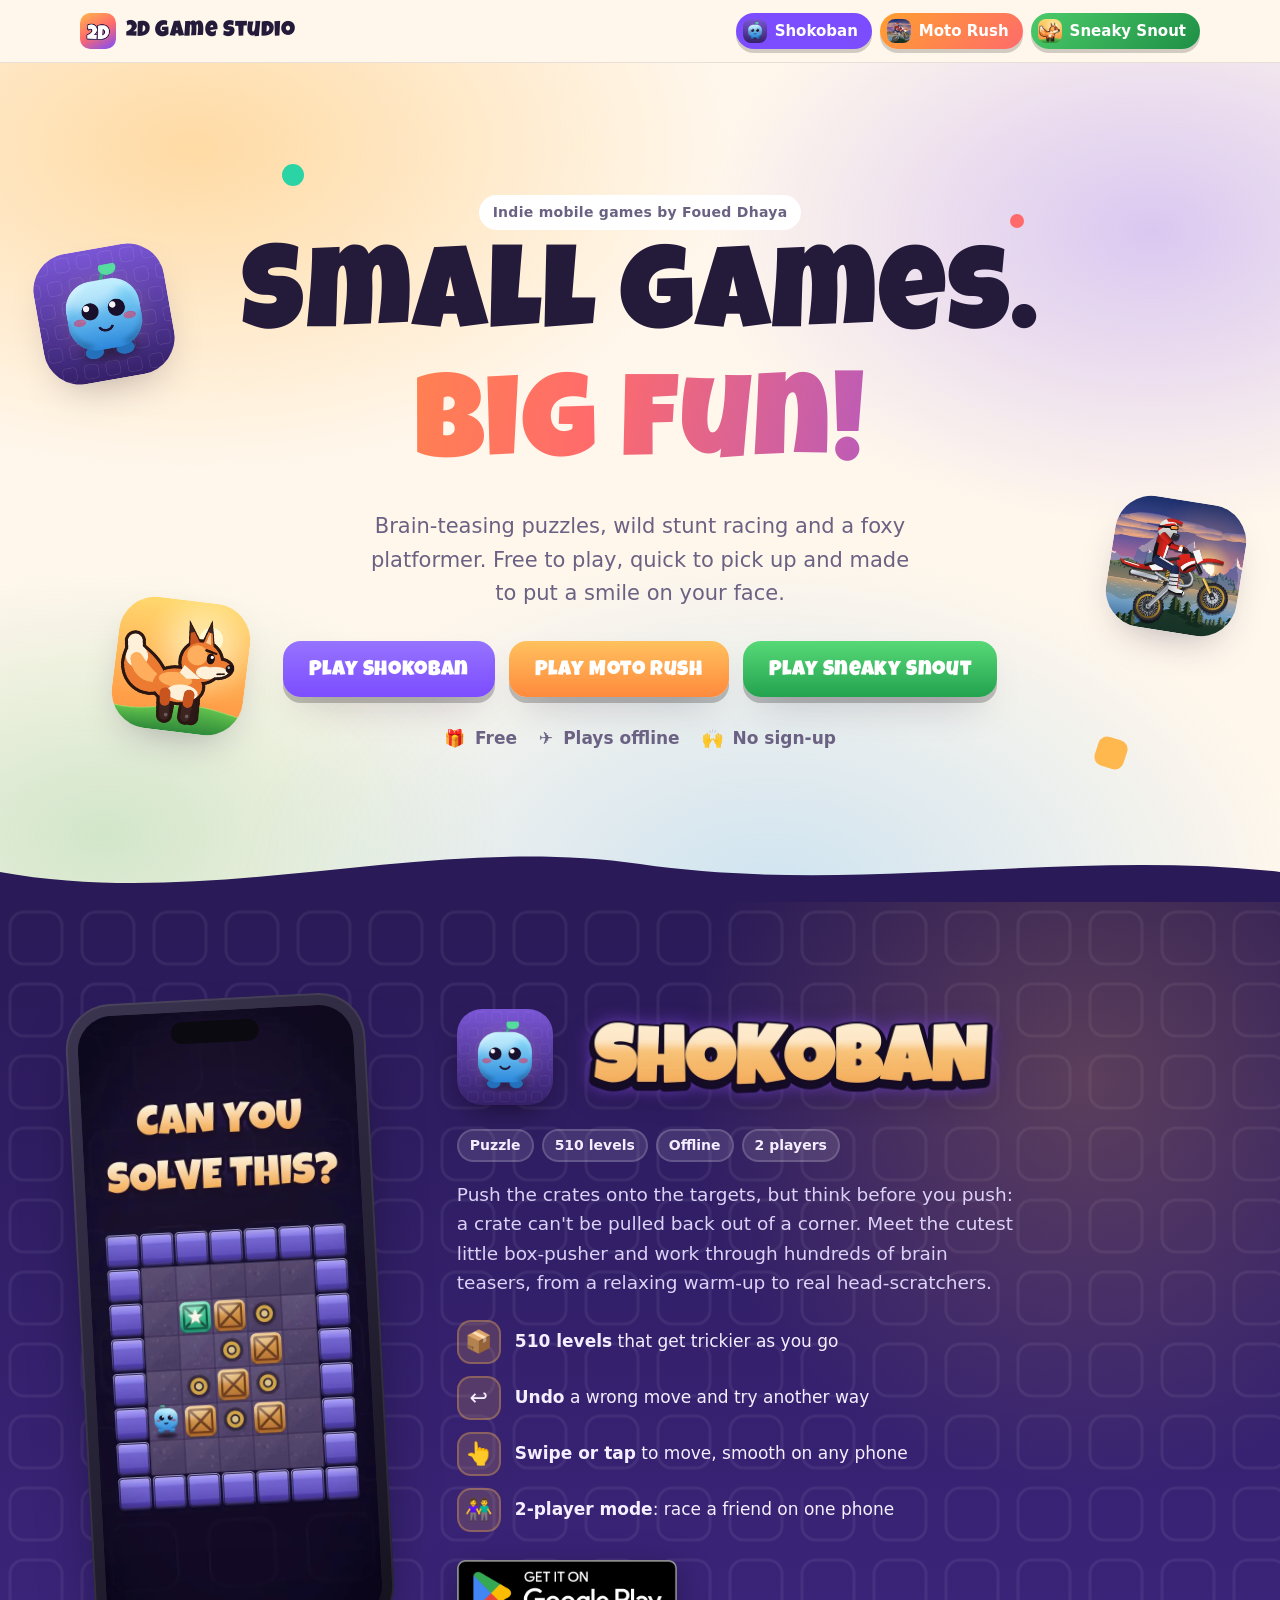
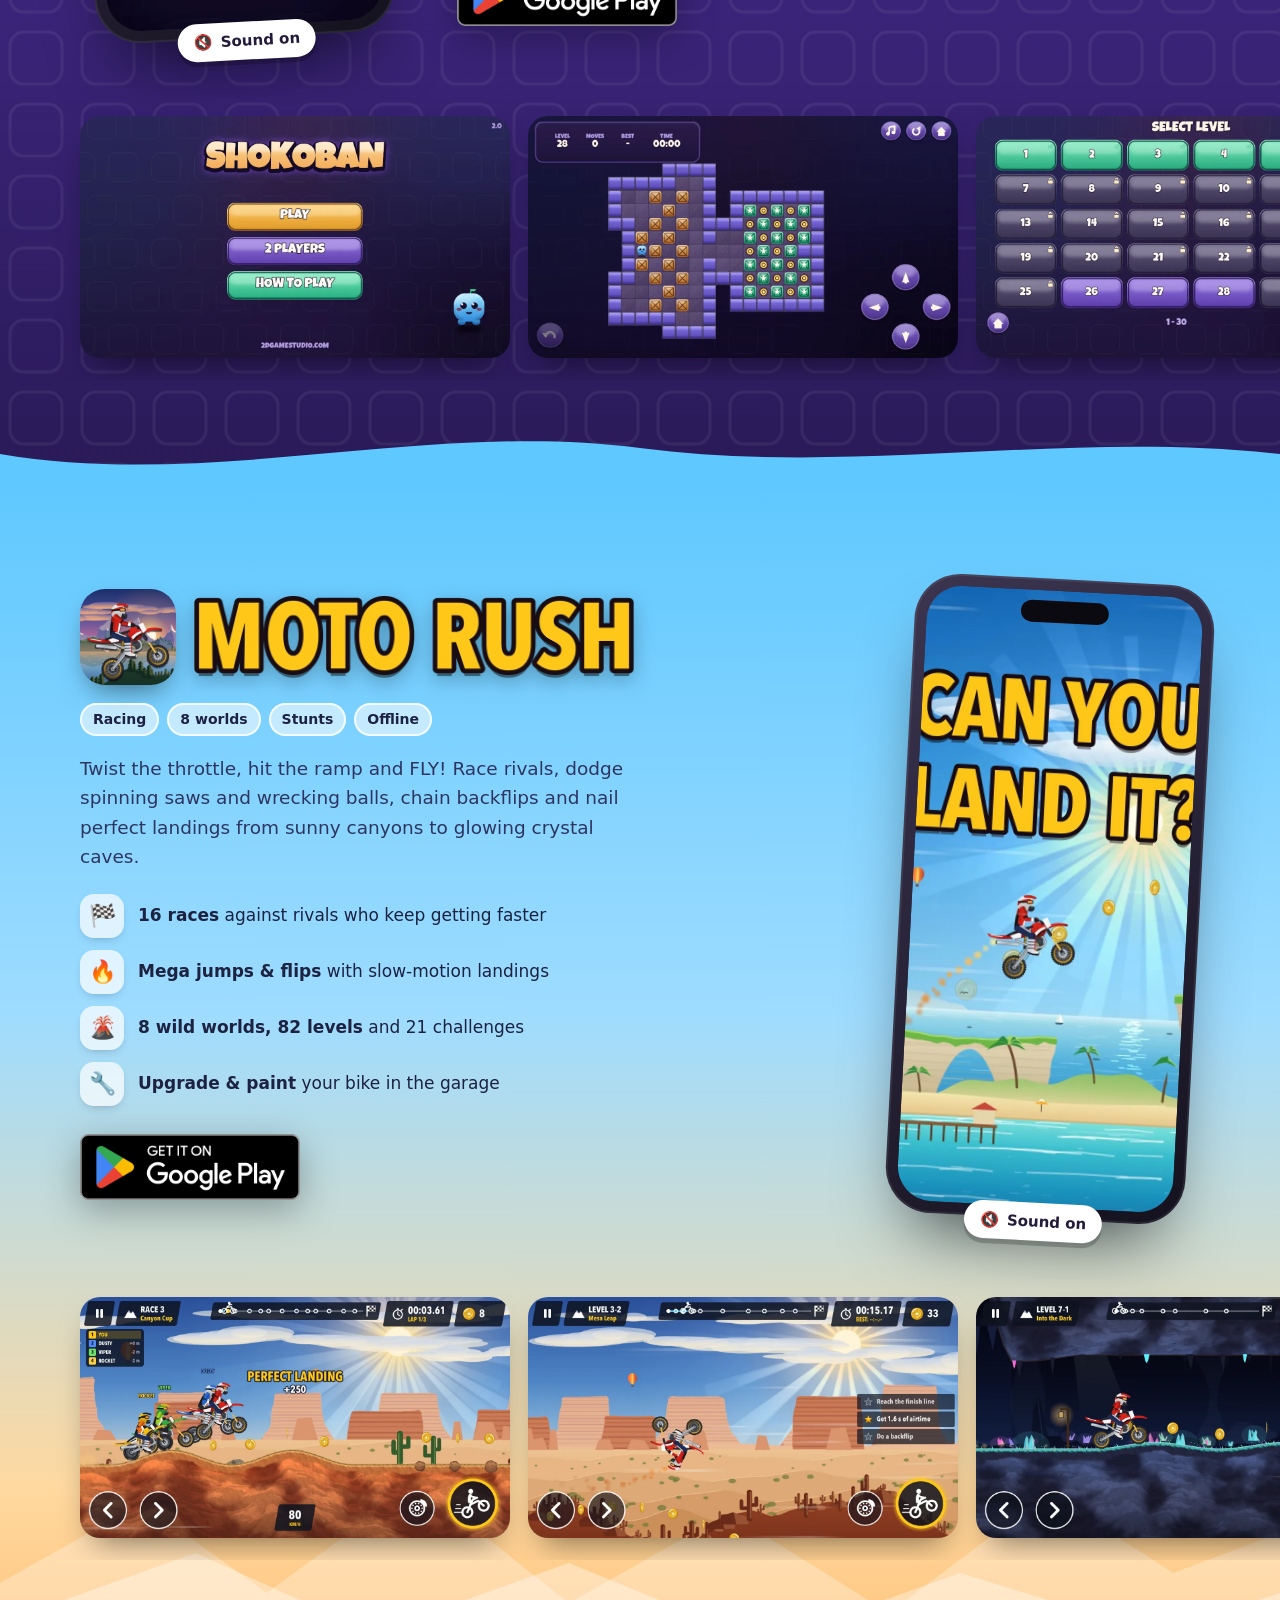
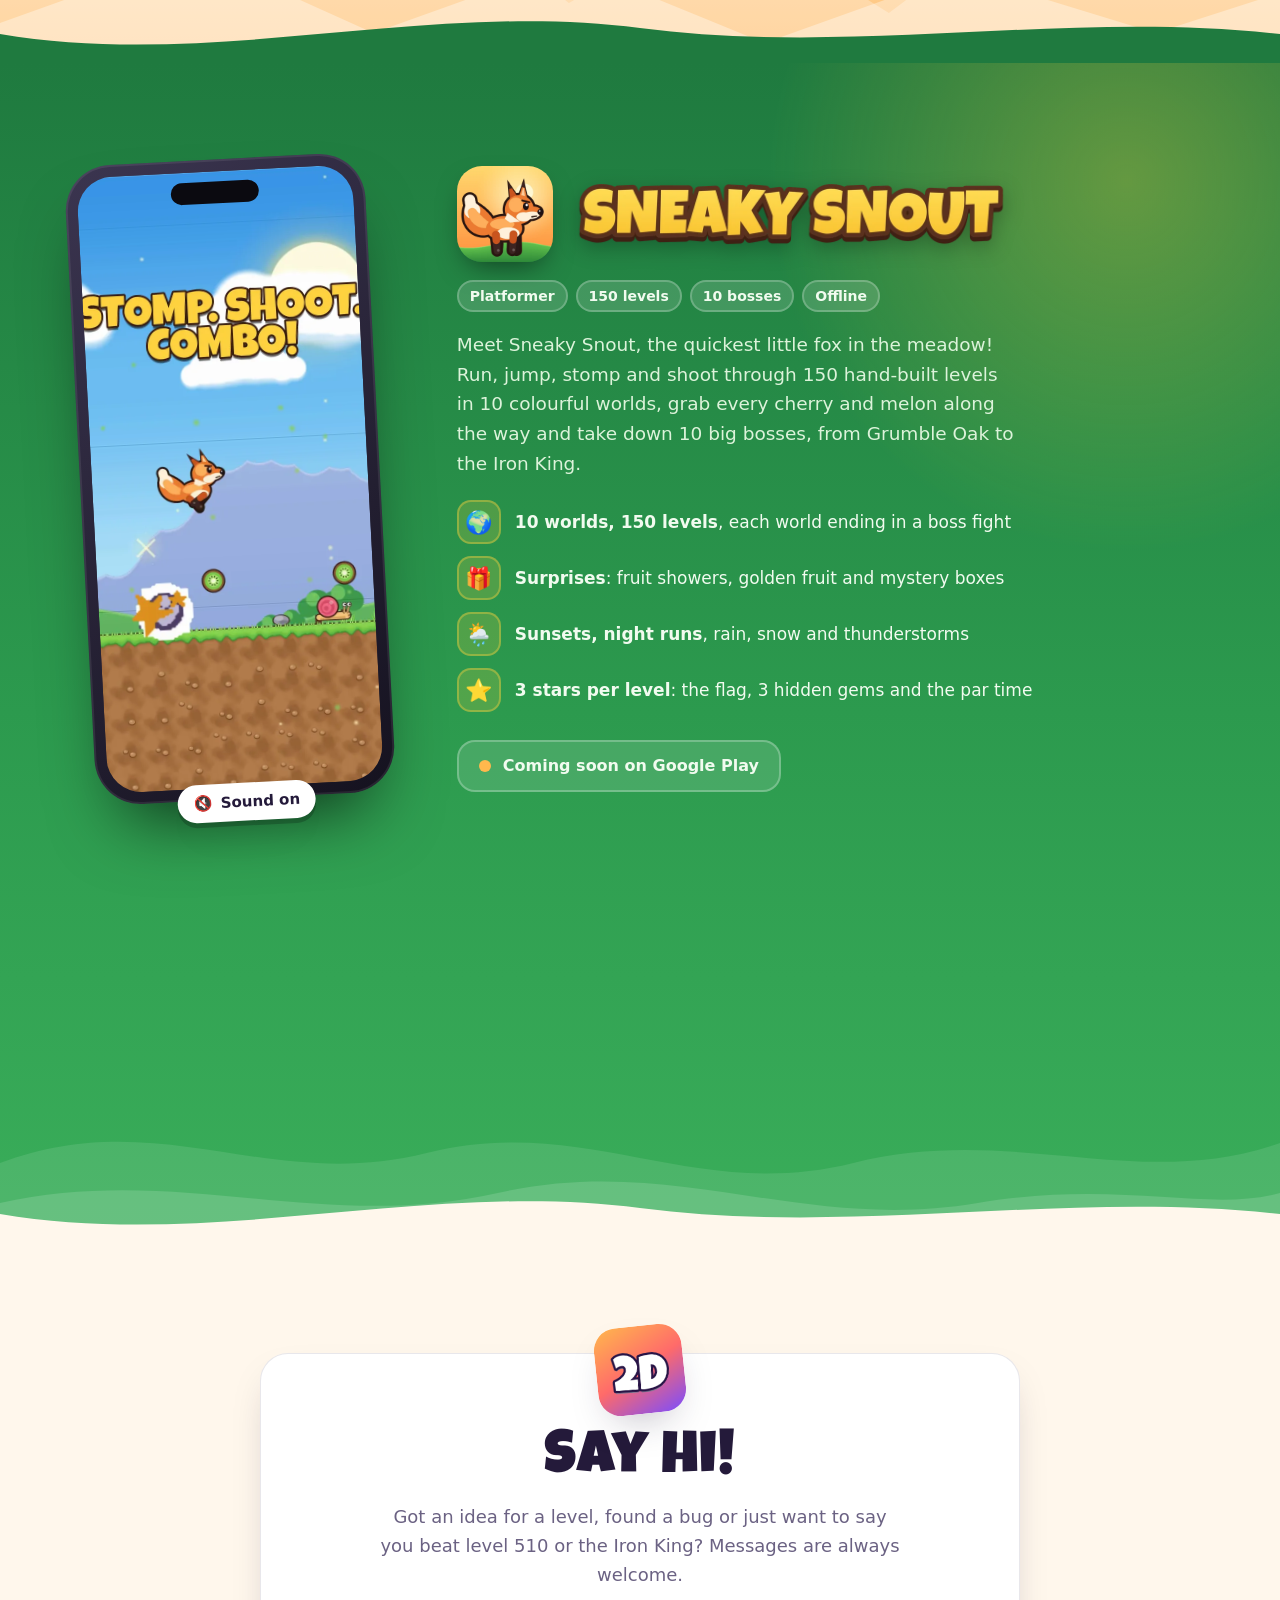
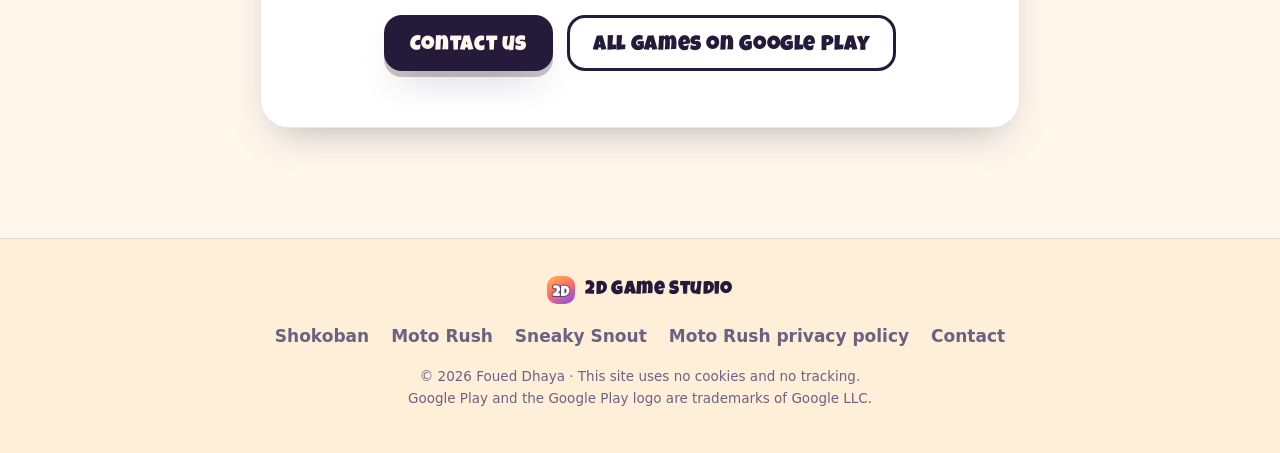
==== commit f85599a6: "Add Sneaky Snout, the fox platformer Third game section in the site's style: reel in the phone frame" ====
--- a/index.html
+++ b/index.html
@@ -3,8 +3,8 @@
 <head>
   <meta charset="utf-8">
   <meta name="viewport" content="width=device-width, initial-scale=1, viewport-fit=cover">
-  <title>2D Game Studio · Shokoban & Moto Rush</title>
-  <meta name="description" content="Free mobile games by Foued Dhaya: Shokoban, a box-pushing puzzle game with 510 levels, and Moto Rush, a stunt bike racing game across 8 wild worlds. Get them on Google Play.">
+  <title>2D Game Studio · Shokoban, Moto Rush & Sneaky Snout</title>
+  <meta name="description" content="Free mobile games by Foued Dhaya: Shokoban, a box-pushing puzzle game with 510 levels; Moto Rush, a stunt bike racing game across 8 wild worlds; and Sneaky Snout, a fox platformer with 150 levels and 10 bosses. Get them on Google Play.">
   <link rel="canonical" href="https://fouedgames.github.io/">
   <meta name="theme-color" content="#FFF7EC" media="(prefers-color-scheme: light)">
   <meta name="theme-color" content="#16111F" media="(prefers-color-scheme: dark)">
@@ -13,8 +13,8 @@
 
   <meta property="og:type" content="website">
   <meta property="og:url" content="https://fouedgames.github.io/">
-  <meta property="og:title" content="2D Game Studio · Shokoban & Moto Rush">
-  <meta property="og:description" content="Free mobile games: brain-teasing puzzles and wild stunt racing. Get them on Google Play.">
+  <meta property="og:title" content="2D Game Studio · Shokoban, Moto Rush & Sneaky Snout">
+  <meta property="og:description" content="Free mobile games: brain-teasing puzzles, wild stunt racing and a foxy platformer. Get them on Google Play.">
   <meta property="og:image" content="https://fouedgames.github.io/assets/og.png">
   <meta property="og:image:width" content="1200">
   <meta property="og:image:height" content="630">
@@ -34,8 +34,9 @@
         <span>2D Game Studio</span>
       </a>
       <nav aria-label="Games">
-        <a href="#shokoban" class="pill pill--violet">Shokoban</a>
-        <a href="#motorush" class="pill pill--sun">Moto Rush</a>
+        <a href="#shokoban" class="pill pill--violet" aria-label="Shokoban"><img src="assets/shokoban/icon.webp" alt="" width="24" height="24"><span>Shokoban</span></a>
+        <a href="#motorush" class="pill pill--sun" aria-label="Moto Rush"><img src="assets/motorush/icon.webp" alt="" width="24" height="24"><span>Moto Rush</span></a>
+        <a href="#sneakysnout" class="pill pill--leaf" aria-label="Sneaky Snout"><img src="assets/sneakysnout/icon.webp" alt="" width="24" height="24"><span>Sneaky Snout</span></a>
       </nav>
     </div>
   </header>
@@ -45,6 +46,7 @@
     <section class="hero">
       <div class="hero__float hero__float--a" aria-hidden="true"><img src="assets/shokoban/icon.webp" alt="" width="132" height="132"></div>
       <div class="hero__float hero__float--b" aria-hidden="true"><img src="assets/motorush/icon.webp" alt="" width="132" height="132"></div>
+      <div class="hero__float hero__float--c" aria-hidden="true"><img src="assets/sneakysnout/icon.webp" alt="" width="132" height="132"></div>
       <span class="hero__dot hero__dot--1" aria-hidden="true"></span>
       <span class="hero__dot hero__dot--2" aria-hidden="true"></span>
       <span class="hero__dot hero__dot--3" aria-hidden="true"></span>
@@ -55,10 +57,11 @@
           <span>Small games.</span>
           <span class="grad">Big fun!</span>
         </h1>
-        <p class="lead">Brain-teasing puzzles and wild stunt racing. Free to play, quick to pick up and made to put a smile on your face.</p>
+        <p class="lead">Brain-teasing puzzles, wild stunt racing and a foxy platformer. Free to play, quick to pick up and made to put a smile on your face.</p>
         <div class="hero__cta">
           <a class="btn btn--violet" href="#shokoban">Play Shokoban</a>
           <a class="btn btn--sun" href="#motorush">Play Moto Rush</a>
+          <a class="btn btn--leaf" href="#sneakysnout">Play Sneaky Snout</a>
         </div>
         <ul class="perks" aria-label="Good to know">
           <li><span aria-hidden="true">🎁</span> Free</li>
@@ -156,12 +159,57 @@
       </div>
     </section>
 
+    <!-- ----------------------------------------------------- sneaky snout -->
+    <section id="sneakysnout" class="game game--sneakysnout" aria-labelledby="sneakysnout-title">
+      <div class="game__inner">
+        <div class="phone" data-reveal>
+          <div class="phone__screen">
+            <video src="assets/sneakysnout/reel.mp4" poster="assets/sneakysnout/reel-poster.webp" muted loop playsinline preload="metadata" aria-label="Sneaky Snout gameplay video"></video>
+          </div>
+          <button class="sound" type="button" aria-pressed="false"><span class="sound__icon" aria-hidden="true">🔇</span><span class="sound__label">Sound on</span></button>
+        </div>
+
+        <div class="game__copy" data-reveal>
+          <div class="game__head">
+            <img class="game__icon" src="assets/sneakysnout/icon.webp" alt="Sneaky Snout app icon" width="96" height="96">
+            <h2 id="sneakysnout-title" class="game__logo"><img src="assets/sneakysnout/logo.webp" alt="Sneaky Snout" width="900" height="126"></h2>
+          </div>
+          <ul class="chips" aria-label="At a glance">
+            <li>Platformer</li><li>150 levels</li><li>10 bosses</li><li>Offline</li>
+          </ul>
+          <p class="game__pitch">Meet Sneaky Snout, the quickest little fox in the meadow! Run, jump, stomp and shoot through 150 hand-built levels in 10 colourful worlds, grab every cherry and melon along the way and take down 10 big bosses, from Grumble Oak to the Iron King.</p>
+          <ul class="features">
+            <li><span class="features__ico" aria-hidden="true">🌍</span><span><b>10 worlds, 150 levels</b>, each world ending in a boss fight</span></li>
+            <li><span class="features__ico" aria-hidden="true">🎁</span><span><b>Surprises</b>: fruit showers, golden fruit and mystery boxes</span></li>
+            <li><span class="features__ico" aria-hidden="true">🌦️</span><span><b>Sunsets, night runs</b>, rain, snow and thunderstorms</span></li>
+            <li><span class="features__ico" aria-hidden="true">⭐</span><span><b>3 stars per level</b>: the flag, 3 hidden gems and the par time</span></li>
+          </ul>
+          <p class="soon"><span class="soon__dot" aria-hidden="true"></span>Coming soon on Google Play</p>
+          <!-- Once the listing is live, replace the line above with the badge:
+          <a class="badge" href="https://play.google.com/store/apps/details?id=com.twodStudio.sneakysnout" target="_blank" rel="noopener">
+            <img src="assets/google-play-badge.png" alt="Get Sneaky Snout on Google Play" width="282" height="84">
+          </a> -->
+        </div>
+      </div>
+
+      <div class="gallery" data-reveal>
+        <ul class="gallery__track" aria-label="Sneaky Snout screenshots">
+          <li><button type="button" class="shot"><img src="assets/sneakysnout/shot1.webp" alt="A fruit shower in Sunny Meadow" width="1280" height="720" loading="lazy"></button></li>
+          <li><button type="button" class="shot"><img src="assets/sneakysnout/shot2.webp" alt="The Storm Roc boss fight in the Sky Kingdom" width="1280" height="720" loading="lazy"></button></li>
+          <li><button type="button" class="shot"><img src="assets/sneakysnout/shot3.webp" alt="Lava pits and fireballs in Molten Mountain" width="1280" height="720" loading="lazy"></button></li>
+          <li><button type="button" class="shot"><img src="assets/sneakysnout/shot4.webp" alt="Laser gates in the Crystal Caverns" width="1280" height="720" loading="lazy"></button></li>
+          <li><button type="button" class="shot"><img src="assets/sneakysnout/shot5.webp" alt="Haunted Hollow by night" width="1280" height="720" loading="lazy"></button></li>
+          <li><button type="button" class="shot"><img src="assets/sneakysnout/shot6.webp" alt="A perfect run with three stars" width="1280" height="720" loading="lazy"></button></li>
+        </ul>
+      </div>
+    </section>
+
     <!-- ------------------------------------------------------------ hello -->
     <section class="hello" aria-labelledby="hello-title">
       <div class="hello__card" data-reveal>
         <img class="hello__mark" src="assets/mark-512.png" alt="" width="88" height="88">
         <h2 id="hello-title" class="display display--sm">Say hi!</h2>
-        <p>Got an idea for a level, found a bug or just want to say you beat level 510? Messages are always welcome.</p>
+        <p>Got an idea for a level, found a bug or just want to say you beat level 510 or the Iron King? Messages are always welcome.</p>
         <div class="hello__cta">
           <a class="btn btn--ink" href="https://docs.google.com/forms/d/e/1FAIpQLSdBKHIhfraKh7cckiqnkRjD1-rRTgdZFgCeiCtnv3lo74HKqQ/viewform?usp=sf_link" target="_blank" rel="noopener">Contact us</a>
           <a class="btn btn--ghost" href="https://play.google.com/store/apps/dev?id=6853361194608370861" target="_blank" rel="noopener">All games on Google Play</a>
@@ -179,6 +227,7 @@
       <nav class="foot__links" aria-label="Footer">
         <a href="https://play.google.com/store/apps/details?id=com.twodStudio.shokoban" target="_blank" rel="noopener">Shokoban</a>
         <a href="https://play.google.com/store/apps/details?id=com.twodStudio.motorush" target="_blank" rel="noopener">Moto Rush</a>
+        <a href="#sneakysnout">Sneaky Snout</a>
         <a href="motorush/privacy.html">Moto Rush privacy policy</a>
         <a href="https://docs.google.com/forms/d/e/1FAIpQLSdBKHIhfraKh7cckiqnkRjD1-rRTgdZFgCeiCtnv3lo74HKqQ/viewform?usp=sf_link" target="_blank" rel="noopener">Contact</a>
       </nav>
--- a/styles.css
+++ b/styles.css
@@ -1,4 +1,4 @@
-/* 2D Game Studio: friendly landing page for Shokoban and Moto Rush.
+/* 2D Game Studio: friendly landing page for Shokoban, Moto Rush and Sneaky Snout.
    Display font: Luckiest Guy by Astigmatic (Apache License 2.0), self-hosted so the
    page makes no third-party requests. */
 
@@ -21,6 +21,8 @@
   --violet-deep: #2A1A57;
   --sky: #3BA7FF;
   --mint: #2BD4A4;
+  --leaf: #2FA84F;
+  --leaf-deep: #1F7A3F;
   --shadow: 0 18px 40px -18px rgba(36, 26, 58, .35);
   --radius: 28px;
   --display: "Luckiest Guy", "Arial Rounded MT Bold", system-ui, sans-serif;
@@ -90,14 +92,17 @@
 .brand img { border-radius: 10px; margin-top: -3px; }
 .nav nav { display: flex; gap: 8px; }
 .pill {
+  display: inline-flex; align-items: center; gap: 8px;
   text-decoration: none; font-weight: 800; font-size: 15px;
-  padding: 8px 14px; border-radius: 999px; color: #fff;
+  padding: 6px 14px 6px 7px; border-radius: 999px; color: #fff;
   transition: transform .15s ease, box-shadow .15s ease;
   box-shadow: 0 4px 0 rgba(0, 0, 0, .18);
 }
+.pill img { width: 24px; height: 24px; border-radius: 8px; }
 .pill:hover { transform: translateY(-2px); }
 .pill--violet { background: var(--violet); }
 .pill--sun { background: linear-gradient(135deg, #FF9F2E, var(--coral)); }
+.pill--leaf { background: linear-gradient(135deg, #4CCB6A, #1E8F45); }
 
 /* ---------------------------------------------------------------- hero -- */
 .hero {
@@ -108,6 +113,7 @@
     radial-gradient(60% 55% at 15% 10%, rgba(255, 184, 77, .45), transparent 70%),
     radial-gradient(50% 50% at 90% 20%, rgba(124, 77, 255, .28), transparent 70%),
     radial-gradient(60% 60% at 60% 100%, rgba(59, 167, 255, .25), transparent 70%),
+    radial-gradient(45% 45% at 8% 92%, rgba(47, 168, 79, .22), transparent 70%),
     var(--bg);
 }
 .hero__copy { position: relative; max-width: 980px; margin: 0 auto; }
@@ -137,6 +143,7 @@
 .btn:active { transform: translateY(3px); box-shadow: 0 2px 0 rgba(0, 0, 0, .22); }
 .btn--violet { background: linear-gradient(180deg, #9673FF, var(--violet)); }
 .btn--sun { background: linear-gradient(180deg, #FFC15E, #FF8A3D); }
+.btn--leaf { background: linear-gradient(180deg, #58D977, #23A24F); }
 .btn--ink { background: var(--ink); color: var(--bg); }
 .btn--ghost { background: transparent; color: var(--ink); box-shadow: inset 0 0 0 3px var(--ink); }
 .btn--ghost:active { box-shadow: inset 0 0 0 3px var(--ink); }
@@ -156,10 +163,11 @@
 .hero__float img { width: 100%; height: auto; }
 .hero__float--a { left: max(3vw, 12px); top: 22%; rotate: -10deg; }
 .hero__float--b { right: max(3vw, 12px); top: 52%; rotate: 9deg; animation-delay: -3s; }
+.hero__float--c { left: max(9vw, 40px); top: 64%; rotate: 7deg; animation-delay: -1.5s; }
 .hero__dot { position: absolute; z-index: -1; border-radius: 50%; animation: bob 7s ease-in-out infinite; }
 .hero__dot--1 { width: 22px; height: 22px; background: var(--mint); left: 22%; top: 12%; }
 .hero__dot--2 { width: 14px; height: 14px; background: var(--coral); right: 20%; top: 18%; animation-delay: -2s; }
-.hero__dot--3 { width: 30px; height: 30px; background: var(--sun); left: 12%; bottom: 22%; animation-delay: -4s; border-radius: 9px; rotate: 18deg; }
+.hero__dot--3 { width: 30px; height: 30px; background: var(--sun); right: 12%; bottom: 16%; animation-delay: -4s; border-radius: 9px; rotate: 18deg; }
 @keyframes bob { 50% { translate: 0 -16px; } }
 .hero__wave { position: absolute; left: 0; right: 0; bottom: -1px; width: 100%; height: 70px; fill: var(--violet-deep); }
 
@@ -191,8 +199,16 @@
   -webkit-mask: url("data:image/svg+xml,%3Csvg xmlns='http://www.w3.org/2000/svg' viewBox='0 0 1440 64' preserveAspectRatio='none'%3E%3Cpath d='M0 34 C 240 70 480 0 720 28 C 960 56 1200 10 1440 34 L1440 64 L0 64 Z'/%3E%3C/svg%3E") bottom / 100% 100% no-repeat;
   mask: url("data:image/svg+xml,%3Csvg xmlns='http://www.w3.org/2000/svg' viewBox='0 0 1440 64' preserveAspectRatio='none'%3E%3Cpath d='M0 34 C 240 70 480 0 720 28 C 960 56 1200 10 1440 34 L1440 64 L0 64 Z'/%3E%3C/svg%3E") bottom / 100% 100% no-repeat;
 }
+.game--sneakysnout {
+  color: #F1FBEF;
+  background:
+    url("data:image/svg+xml,%3Csvg xmlns='http://www.w3.org/2000/svg' viewBox='0 0 1440 200' preserveAspectRatio='none'%3E%3Cpath d='M0 200 L0 120 C 180 60 300 150 480 110 C 660 70 780 160 960 120 C 1140 80 1280 150 1440 100 L1440 200 Z' fill='%23ffffff' fill-opacity='.10'/%3E%3Cpath d='M0 200 L0 160 C 200 120 360 190 560 150 C 760 110 900 190 1100 160 C 1260 136 1360 170 1440 150 L1440 200 Z' fill='%23ffffff' fill-opacity='.14'/%3E%3C/svg%3E") bottom / 100% 200px no-repeat,
+    radial-gradient(40% 45% at 88% 10%, rgba(255, 210, 63, .3), transparent 70%),
+    linear-gradient(180deg, var(--leaf-deep) 0%, #2C9A4E 55%, #3AAE5A 100%);
+}
 .game--shokoban::after { background: #5FC8FF; }
-.game--motorush::after { background: var(--bg); }
+.game--motorush::after { background: var(--leaf-deep); }
+.game--sneakysnout::after { background: var(--bg); }
 
 .game--motorush::before { /* the sun */
   content: ""; position: absolute; right: 8%; top: 9%; width: 150px; height: 150px; border-radius: 50%;
@@ -209,10 +225,12 @@
 .chips li { padding: 5px 13px; border-radius: 999px; font-weight: 800; font-size: 14px; }
 .game--shokoban .chips li { background: rgba(255, 255, 255, .1); box-shadow: inset 0 0 0 2px rgba(255, 255, 255, .16); }
 .game--motorush .chips li { background: rgba(255, 255, 255, .55); box-shadow: inset 0 0 0 2px rgba(255, 255, 255, .8); }
+.game--sneakysnout .chips li { background: rgba(255, 255, 255, .14); box-shadow: inset 0 0 0 2px rgba(255, 255, 255, .22); }
 
 .game__pitch { font-size: 18.5px; margin: 0 0 22px; max-width: 560px; }
 .game--shokoban .game__pitch { color: #DCD2F7; }
 .game--motorush .game__pitch { color: #2E3560; }
+.game--sneakysnout .game__pitch { color: #DCF3DA; }
 
 .features { list-style: none; padding: 0; margin: 0 0 28px; display: grid; gap: 12px; }
 .features li { display: flex; align-items: center; gap: 14px; font-size: 17px; }
@@ -222,10 +240,26 @@
 }
 .game--shokoban .features__ico { background: rgba(255, 184, 77, .16); box-shadow: inset 0 0 0 2px rgba(255, 184, 77, .3); }
 .game--motorush .features__ico { background: rgba(255, 255, 255, .7); box-shadow: 0 4px 10px -4px rgba(29, 34, 64, .3); }
+.game--sneakysnout .features__ico { background: rgba(255, 210, 63, .18); box-shadow: inset 0 0 0 2px rgba(255, 210, 63, .36); }
 
 .badge { display: inline-block; border-radius: 12px; transition: transform .15s ease; }
 .badge:hover { transform: translateY(-3px) scale(1.02); }
 .badge img { width: 220px; height: auto; filter: drop-shadow(0 10px 18px rgba(0, 0, 0, .3)); }
+
+/* stands in for the Play badge until a game's listing is live */
+.soon {
+  display: inline-flex; align-items: center; gap: 12px; margin: 0;
+  padding: 13px 22px; border-radius: 18px; font-weight: 800; font-size: 16px;
+  background: rgba(255, 255, 255, .12); box-shadow: inset 0 0 0 2px rgba(255, 255, 255, .25);
+}
+.soon__dot {
+  width: 12px; height: 12px; border-radius: 50%; background: var(--sun);
+  animation: ping 1.8s ease-out infinite;
+}
+@keyframes ping {
+  0% { box-shadow: 0 0 0 0 rgba(255, 184, 77, .6); }
+  70%, 100% { box-shadow: 0 0 0 10px rgba(255, 184, 77, 0); }
+}
 
 /* --------------------------------------------------------------- phone -- */
 .phone {
@@ -272,6 +306,7 @@
 .shot img { width: 100%; height: auto; aspect-ratio: 16 / 9; object-fit: cover; }
 .game--shokoban .gallery__track { scrollbar-color: rgba(255, 255, 255, .3) transparent; }
 .game--motorush .gallery__track { scrollbar-color: rgba(29, 34, 64, .35) transparent; }
+.game--sneakysnout .gallery__track { scrollbar-color: rgba(255, 255, 255, .3) transparent; }
 
 /* --------------------------------------------------------------- hello -- */
 .hello { padding: clamp(64px, 9vw, 110px) 20px; background: var(--bg); }
@@ -320,11 +355,16 @@
   .phone { margin-bottom: 18px; }
   .game--motorush::before { width: 100px; height: 100px; top: 3%; }
 }
+@media (max-width: 720px) {
+  .brand span { display: none; } /* three named pills need the room */
+}
 @media (max-width: 520px) {
   body { font-size: 16px; }
-  .brand span { display: none; }
-  .nav nav .pill { font-size: 14px; padding: 7px 12px; }
-  /* no room beside the headline: the two icons sit above it as a pair */
+  /* the pills shrink to the game icons; the links keep their aria-labels */
+  .pill { padding: 5px; }
+  .pill span { display: none; }
+  .pill img { width: 30px; height: 30px; border-radius: 10px; }
+  /* no room beside the headline: the three icons sit above it in a row */
   .hero { padding-top: 40px; }
   .hero__float { position: relative; inset: auto; display: inline-block; width: 78px; margin: 0 8px 20px; }
   .hero__dot--1 { top: 6%; left: 10%; }
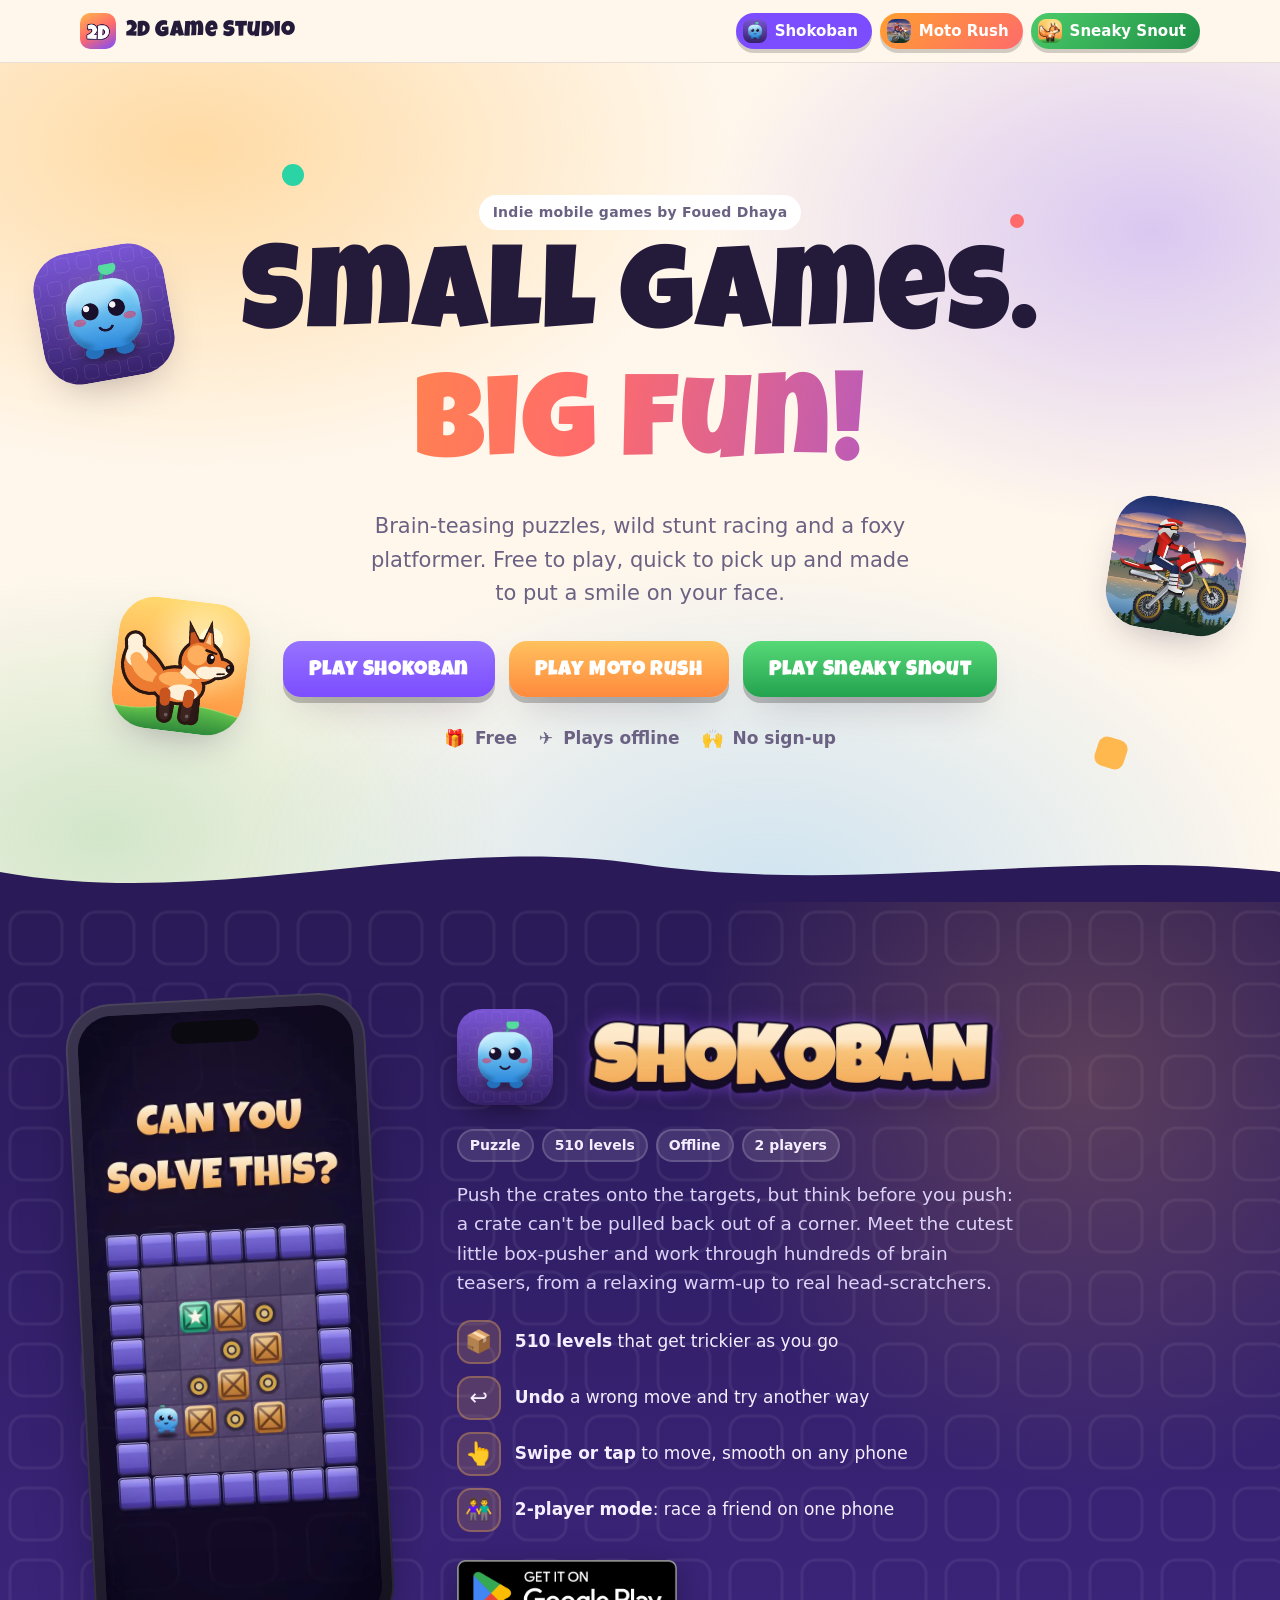
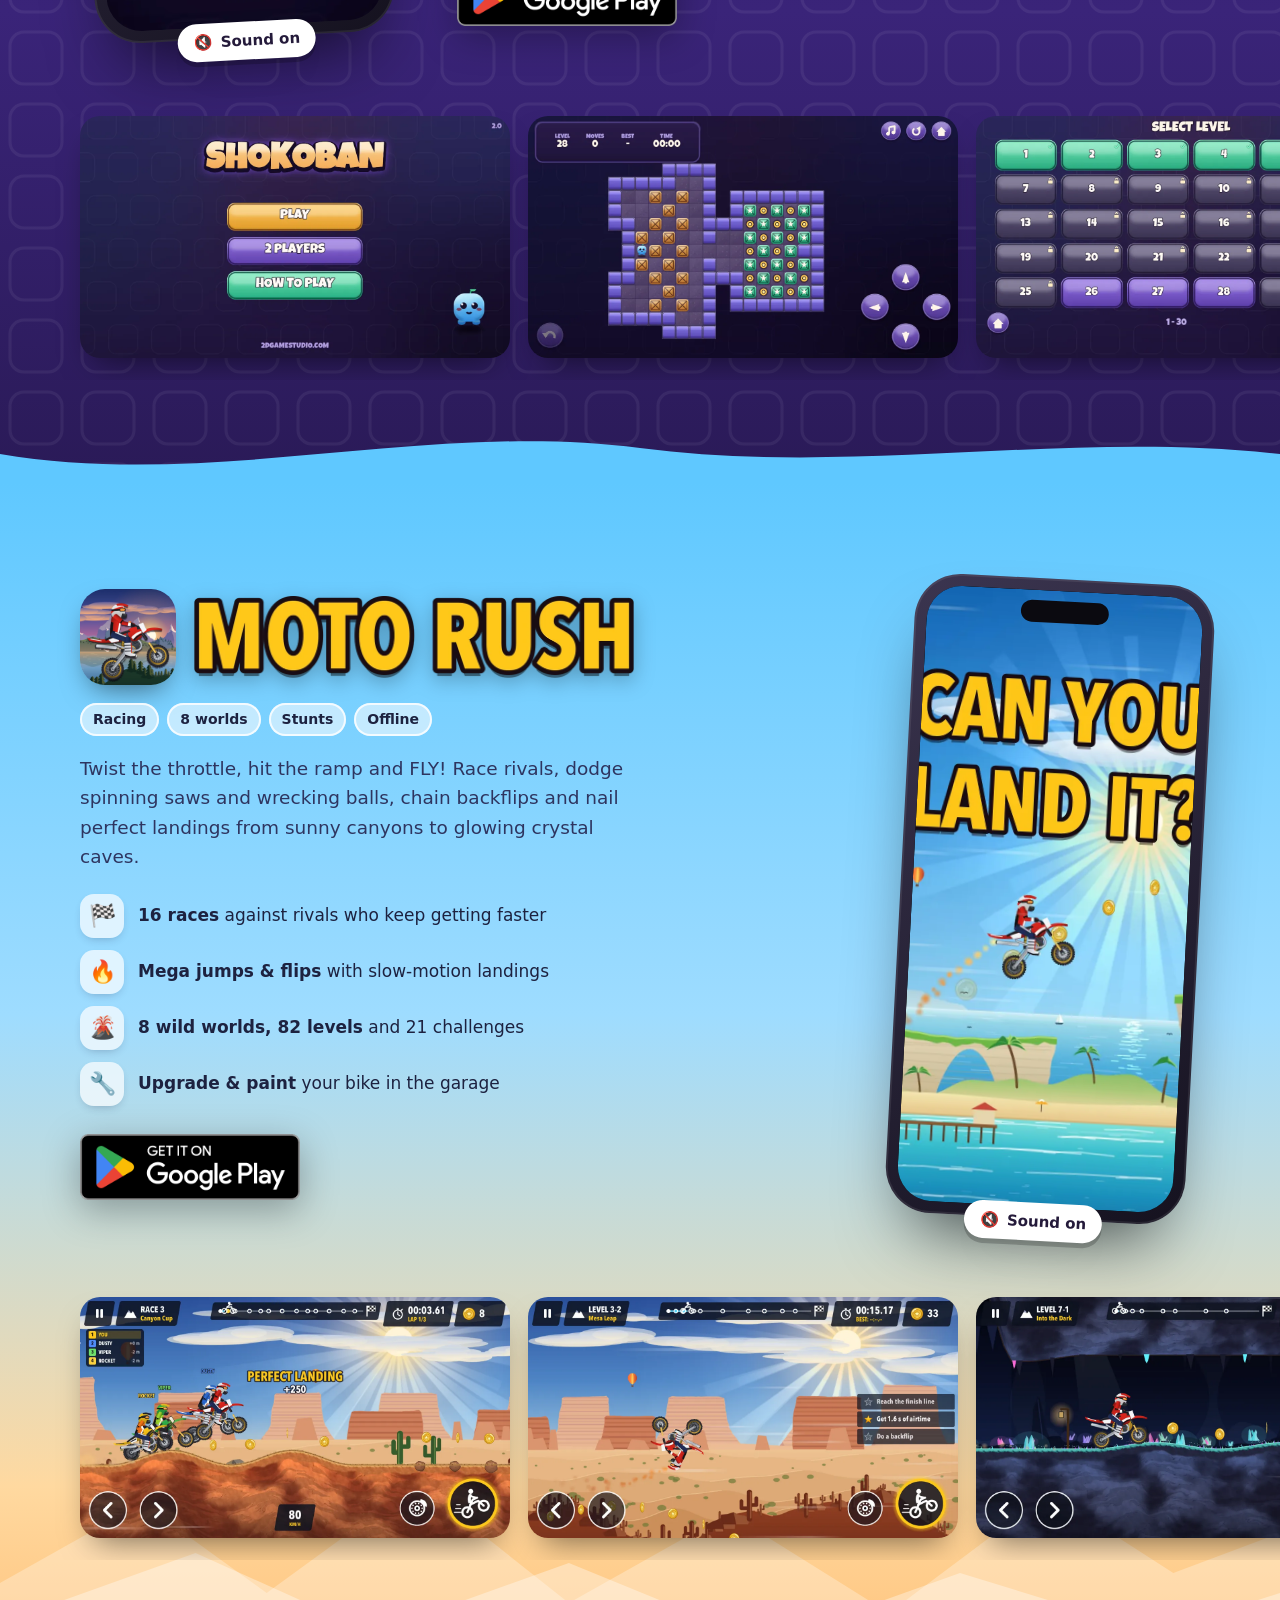
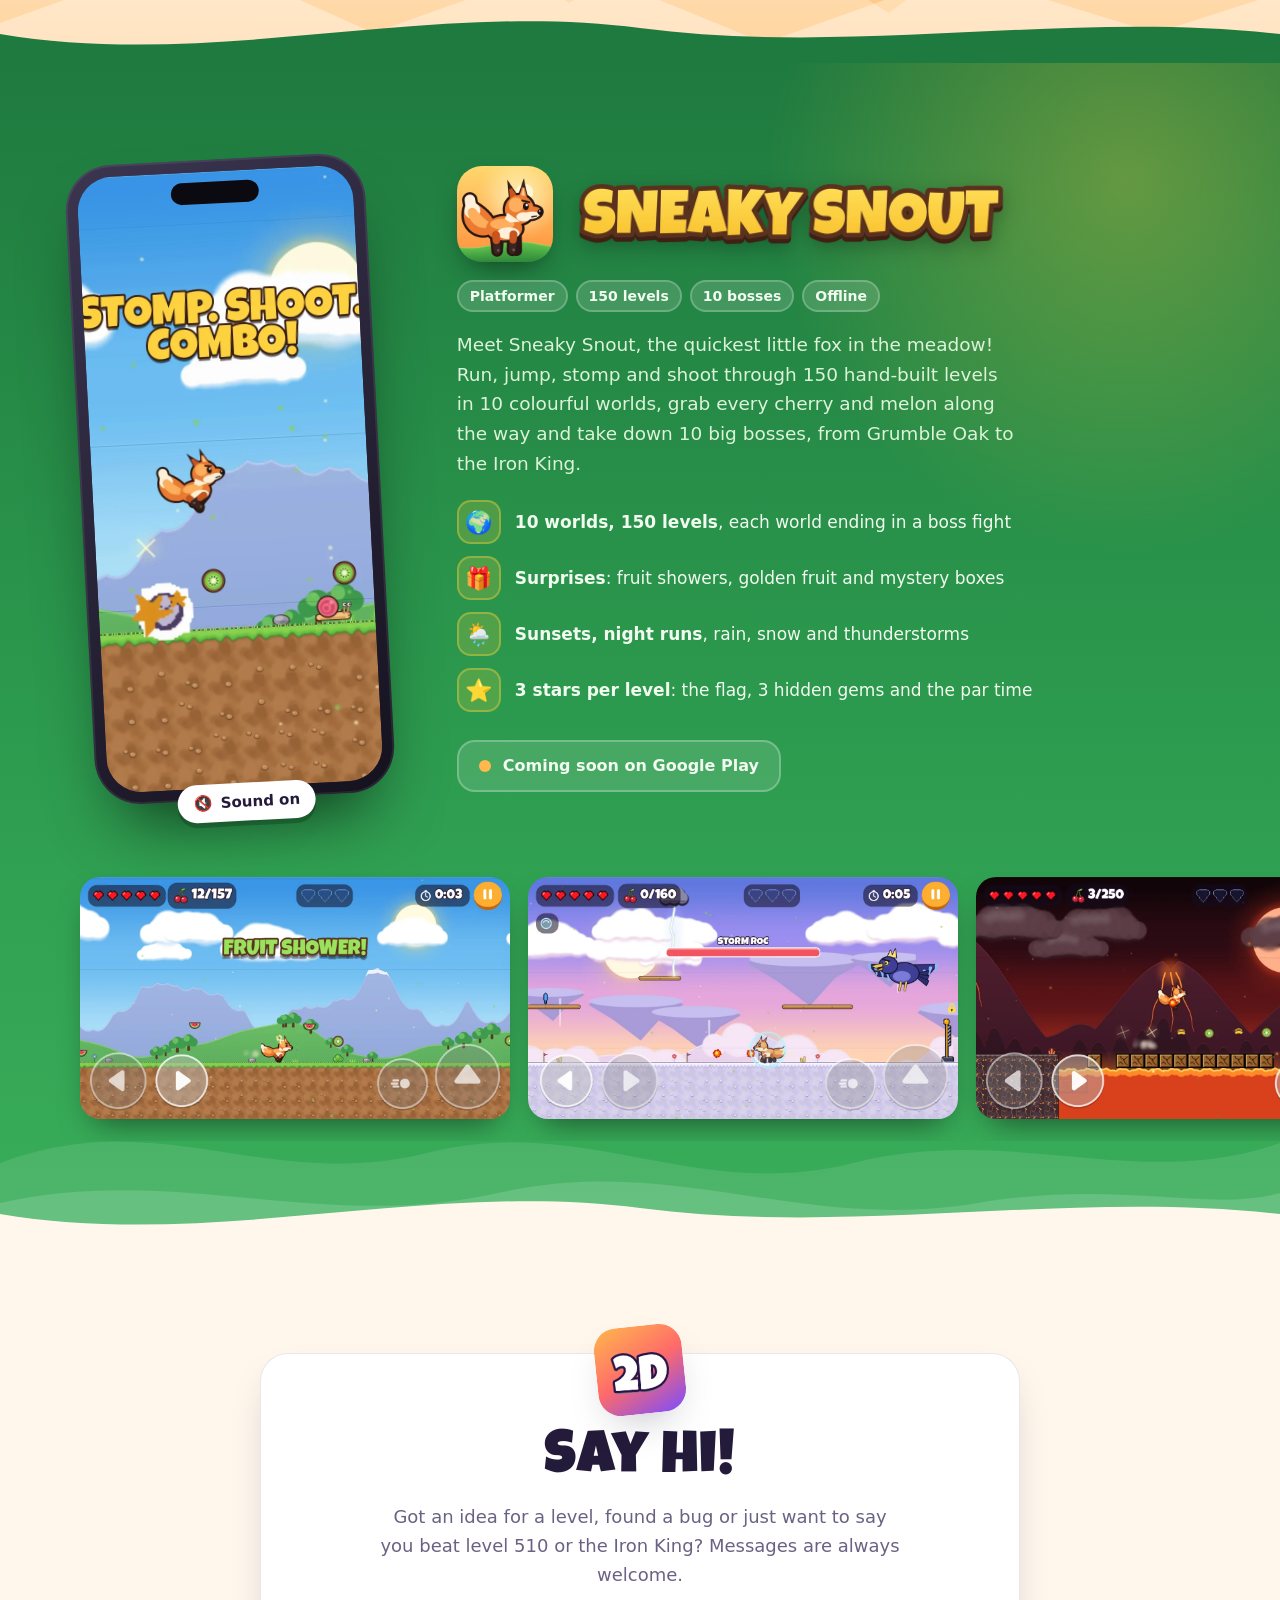
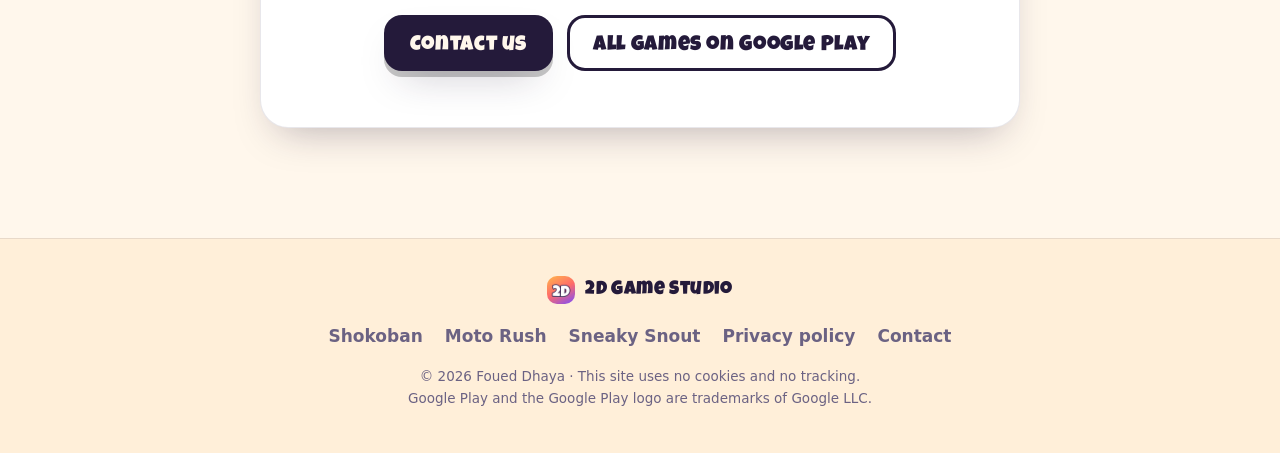
==== commit 0cdf875a: "One privacy page for all games, with a tab per game privacy.html holds the Shokoban, Moto Rush and S" ====
--- a/index.html
+++ b/index.html
@@ -228,7 +228,7 @@
         <a href="https://play.google.com/store/apps/details?id=com.twodStudio.shokoban" target="_blank" rel="noopener">Shokoban</a>
         <a href="https://play.google.com/store/apps/details?id=com.twodStudio.motorush" target="_blank" rel="noopener">Moto Rush</a>
         <a href="#sneakysnout">Sneaky Snout</a>
-        <a href="motorush/privacy.html">Moto Rush privacy policy</a>
+        <a href="privacy.html">Privacy policy</a>
         <a href="https://docs.google.com/forms/d/e/1FAIpQLSdBKHIhfraKh7cckiqnkRjD1-rRTgdZFgCeiCtnv3lo74HKqQ/viewform?usp=sf_link" target="_blank" rel="noopener">Contact</a>
       </nav>
       <p class="foot__small">© <span data-year>2026</span> Foued Dhaya · This site uses no cookies and no tracking.<br>
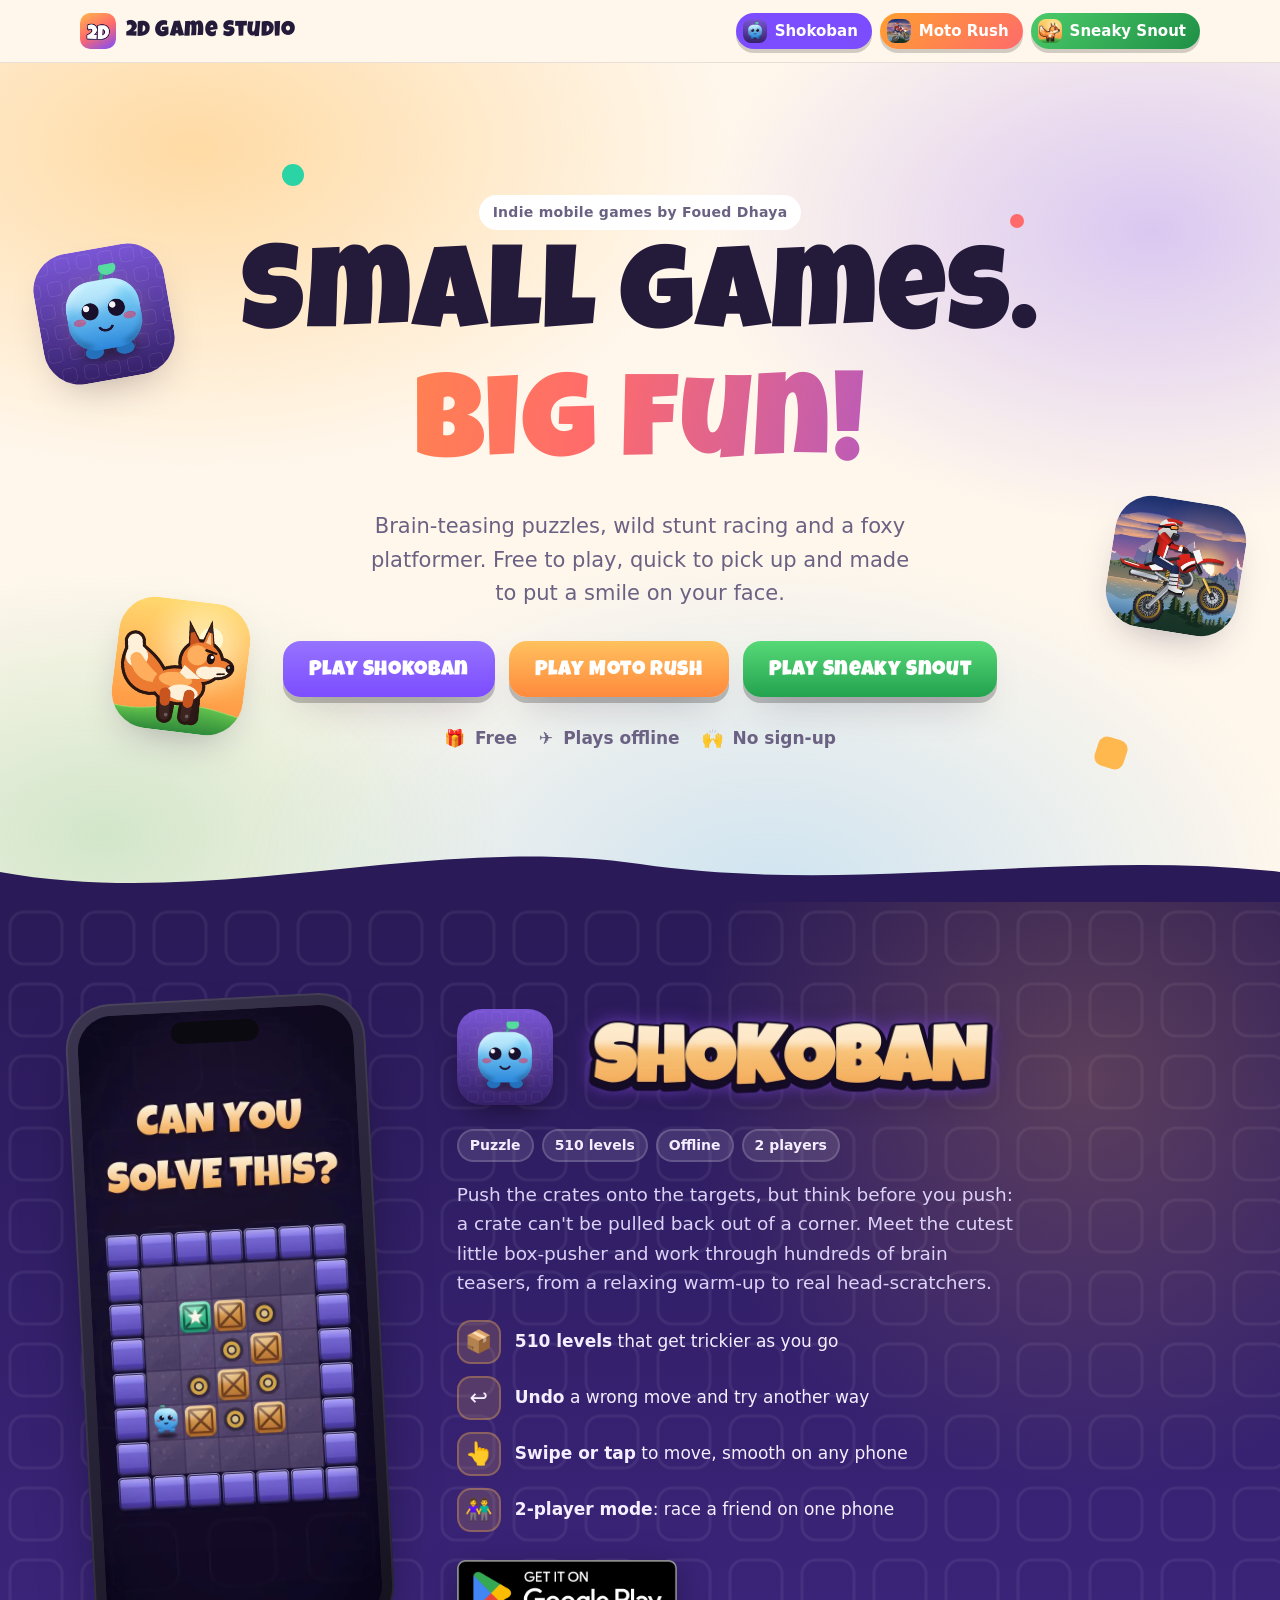
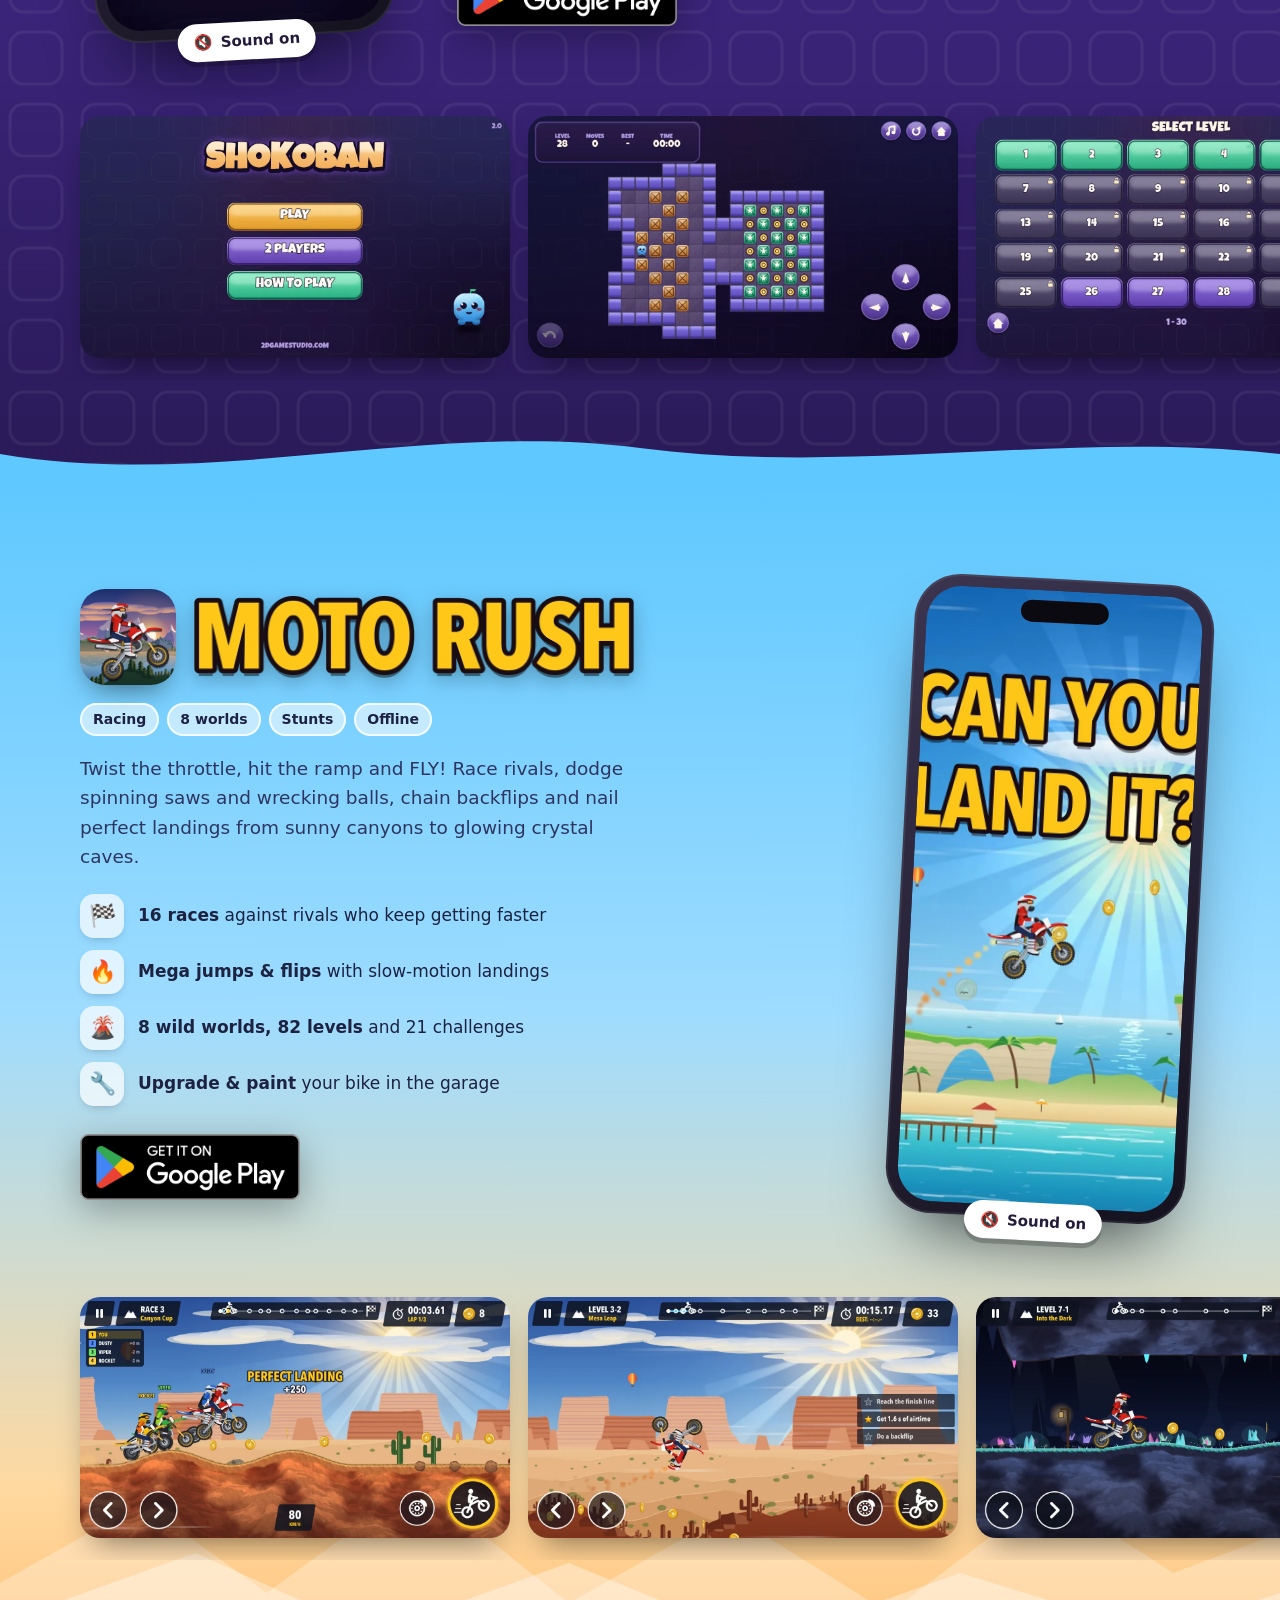
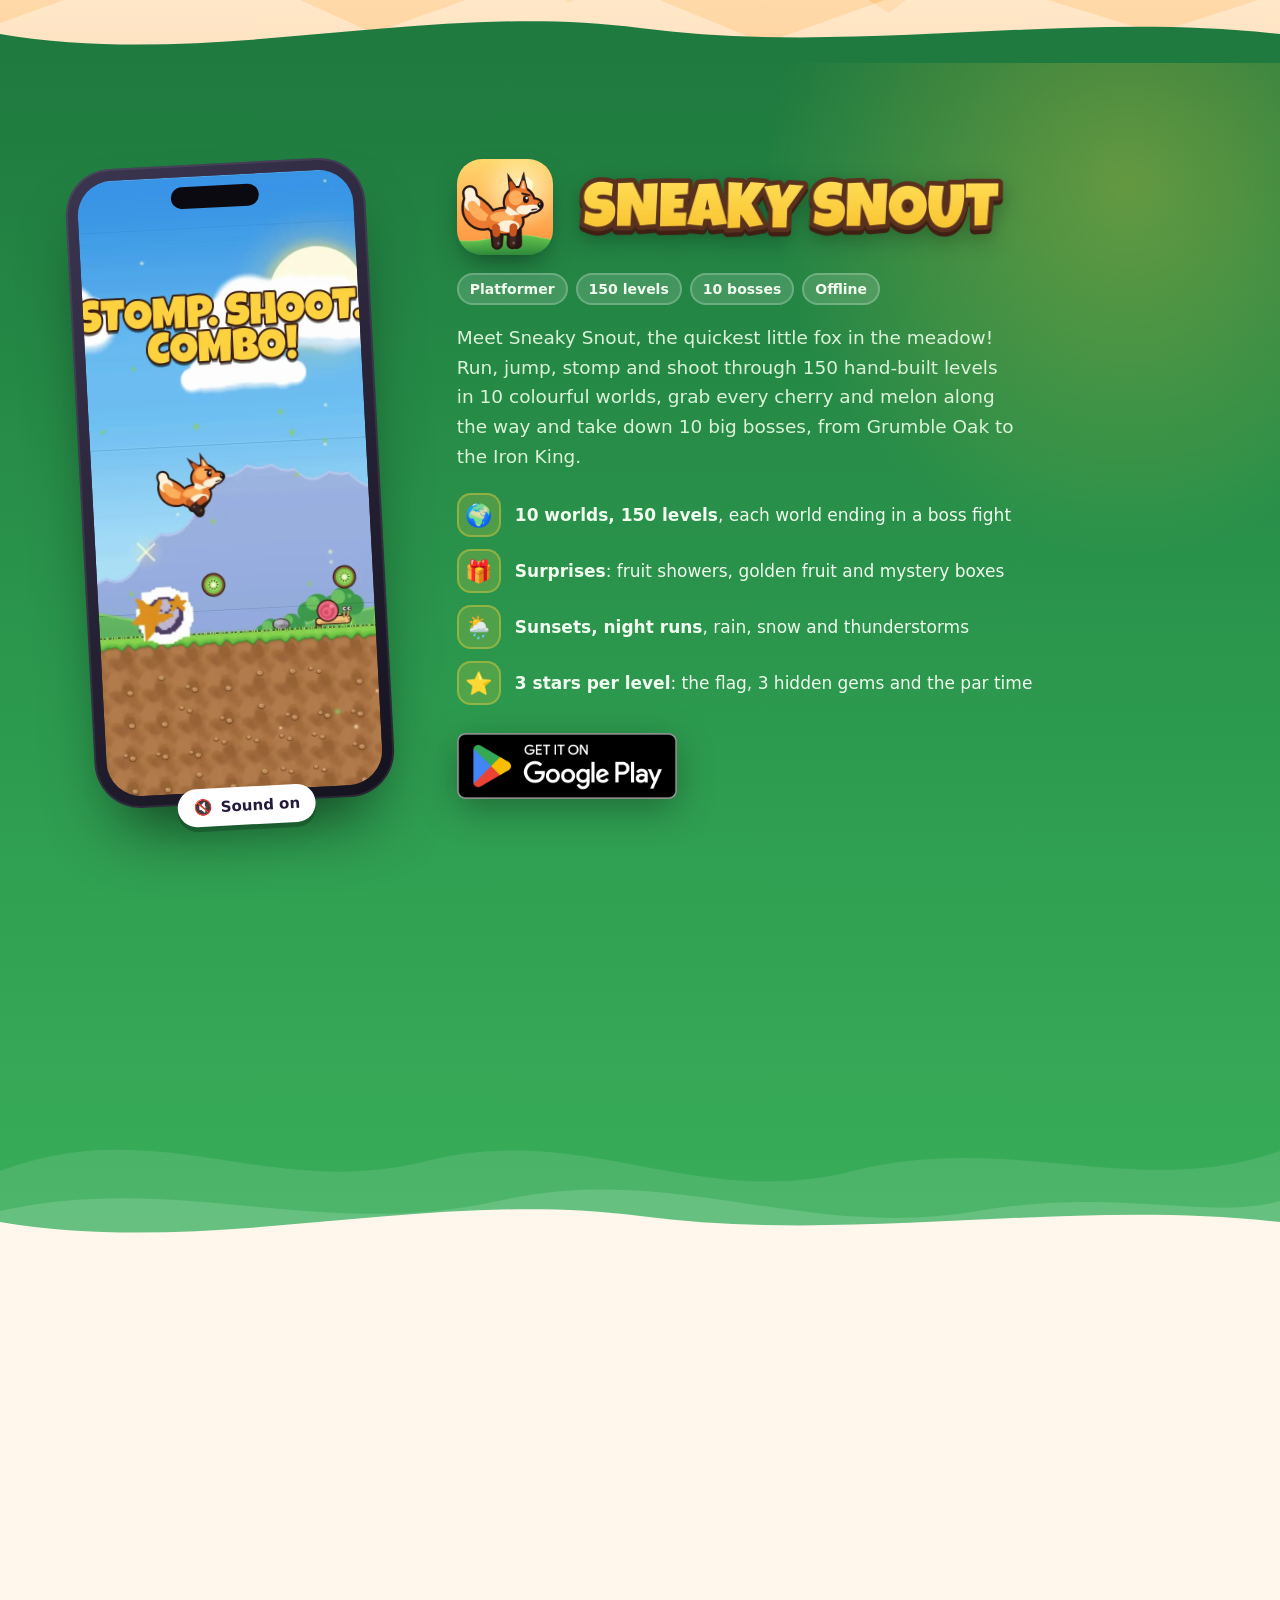
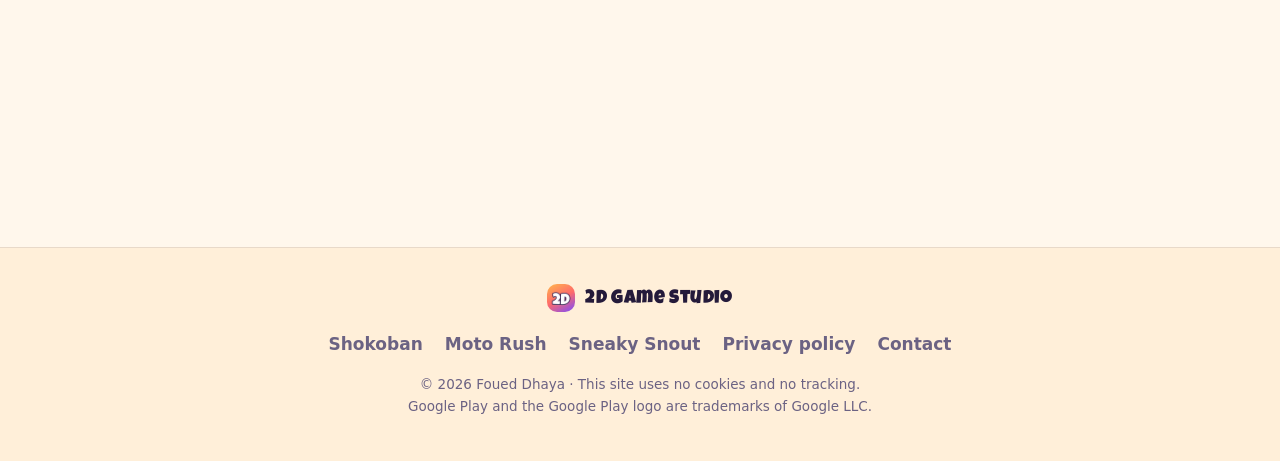
==== commit c137ec29: "Sneaky Snout: real Google Play badge and links The listing is in review and about to publish, so the" ====
--- a/index.html
+++ b/index.html
@@ -184,11 +184,9 @@
             <li><span class="features__ico" aria-hidden="true">🌦️</span><span><b>Sunsets, night runs</b>, rain, snow and thunderstorms</span></li>
             <li><span class="features__ico" aria-hidden="true">⭐</span><span><b>3 stars per level</b>: the flag, 3 hidden gems and the par time</span></li>
           </ul>
-          <p class="soon"><span class="soon__dot" aria-hidden="true"></span>Coming soon on Google Play</p>
-          <!-- Once the listing is live, replace the line above with the badge:
           <a class="badge" href="https://play.google.com/store/apps/details?id=com.twodStudio.sneakysnout" target="_blank" rel="noopener">
             <img src="assets/google-play-badge.png" alt="Get Sneaky Snout on Google Play" width="282" height="84">
-          </a> -->
+          </a>
         </div>
       </div>
 
@@ -227,7 +225,7 @@
       <nav class="foot__links" aria-label="Footer">
         <a href="https://play.google.com/store/apps/details?id=com.twodStudio.shokoban" target="_blank" rel="noopener">Shokoban</a>
         <a href="https://play.google.com/store/apps/details?id=com.twodStudio.motorush" target="_blank" rel="noopener">Moto Rush</a>
-        <a href="#sneakysnout">Sneaky Snout</a>
+        <a href="https://play.google.com/store/apps/details?id=com.twodStudio.sneakysnout" target="_blank" rel="noopener">Sneaky Snout</a>
         <a href="privacy.html">Privacy policy</a>
         <a href="https://docs.google.com/forms/d/e/1FAIpQLSdBKHIhfraKh7cckiqnkRjD1-rRTgdZFgCeiCtnv3lo74HKqQ/viewform?usp=sf_link" target="_blank" rel="noopener">Contact</a>
       </nav>
--- a/styles.css
+++ b/styles.css
@@ -246,21 +246,6 @@
 .badge:hover { transform: translateY(-3px) scale(1.02); }
 .badge img { width: 220px; height: auto; filter: drop-shadow(0 10px 18px rgba(0, 0, 0, .3)); }
 
-/* stands in for the Play badge until a game's listing is live */
-.soon {
-  display: inline-flex; align-items: center; gap: 12px; margin: 0;
-  padding: 13px 22px; border-radius: 18px; font-weight: 800; font-size: 16px;
-  background: rgba(255, 255, 255, .12); box-shadow: inset 0 0 0 2px rgba(255, 255, 255, .25);
-}
-.soon__dot {
-  width: 12px; height: 12px; border-radius: 50%; background: var(--sun);
-  animation: ping 1.8s ease-out infinite;
-}
-@keyframes ping {
-  0% { box-shadow: 0 0 0 0 rgba(255, 184, 77, .6); }
-  70%, 100% { box-shadow: 0 0 0 10px rgba(255, 184, 77, 0); }
-}
-
 /* --------------------------------------------------------------- phone -- */
 .phone {
   position: relative; width: clamp(230px, 26vw, 300px); aspect-ratio: 9 / 19.2;
